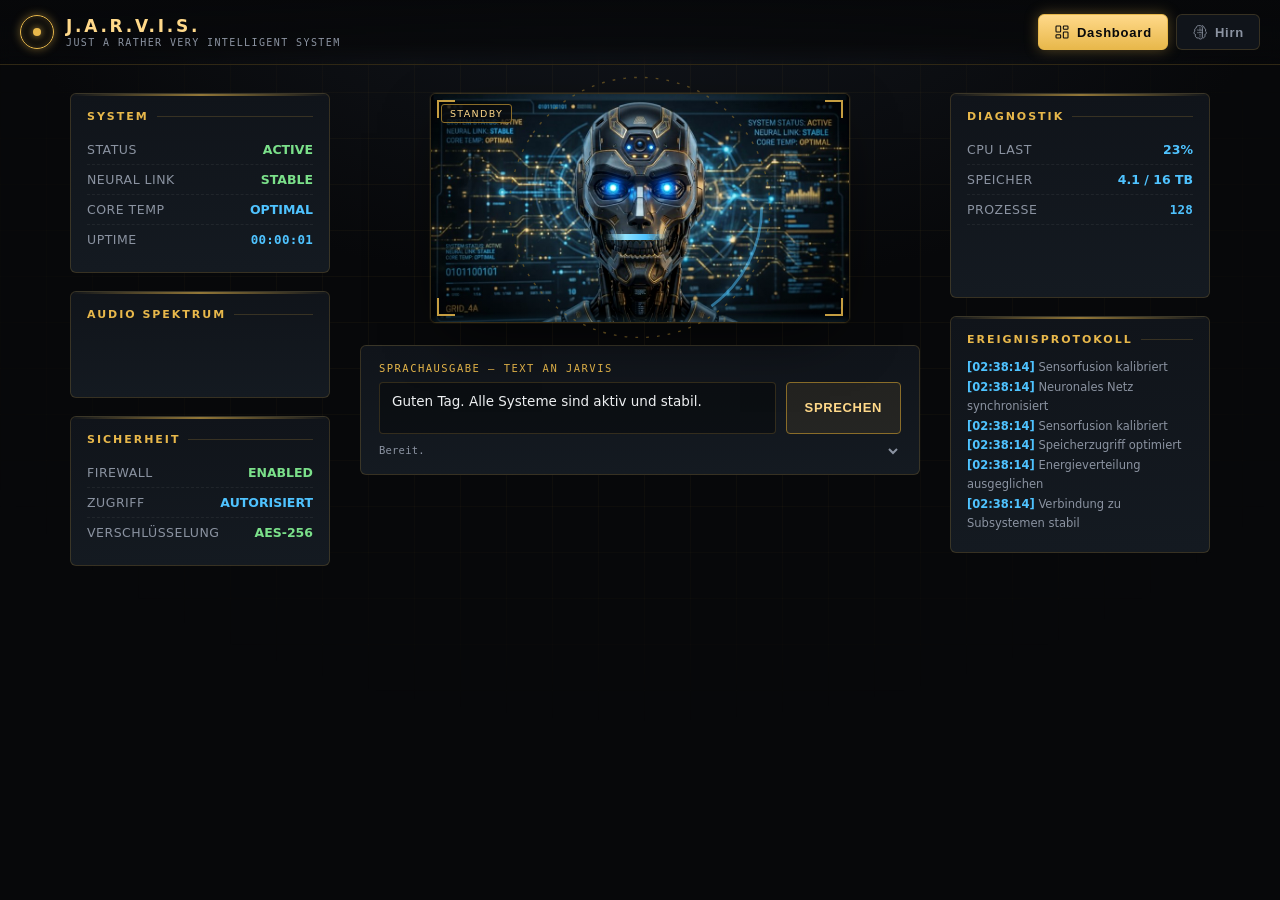
==== J.A.R.V.I.S. Interface.html @ 45d49d14 "INTERFACE" ====
<!DOCTYPE html>
<html lang="de">
<head>
<meta charset="UTF-8">
<meta name="viewport" content="width=device-width, initial-scale=1, viewport-fit=cover">
<title>J.A.R.V.I.S. — System-Interface</title>
<style>
  :root{
    --bg-0:#07080a;
    --bg-1:#0d1014;
    --panel:#10141a;
    --panel-2:#141a21;
    --line: rgba(232,184,75,0.18);
    --gold:#e8b84b;
    --gold-bright:#ffd98a;
    --gold-dim:#8a6d29;
    --cyan:#4fc3ff;
    --cyan-dim:#1f5b78;
    --text-hi:#eef0f2;
    --text-lo:#8b93a1;
    --danger:#ff5d5d;
    --radius: 6px;
    box-sizing:border-box;
    padding-top: env(safe-area-inset-top, 0px);
    padding-bottom: env(safe-area-inset-bottom, 0px);
  }
  *{box-sizing:border-box;}
  html{scroll-padding-top: env(safe-area-inset-top, 0px);}
  html,body{height:100%;}
  body{
    margin:0;
    background:
      radial-gradient(1200px 700px at 50% -10%, #14181f 0%, var(--bg-0) 55%),
      var(--bg-0);
    color:var(--text-hi);
    font-family: 'Rajdhani','Segoe UI',system-ui,-apple-system,sans-serif;
    min-height:100%;
    overflow-x:hidden;
  }
  @font-face{
    font-family:'Orbitron-fallback';
    src:local('Arial');
  }
  .mono{ font-family: 'Consolas','SFMono-Regular',Menlo,monospace; letter-spacing:.02em; }

  /* ---------- background circuit texture ---------- */
  .circuit-bg{
    position:fixed; inset:0; z-index:0; pointer-events:none; opacity:.35;
    background-image:
      linear-gradient(var(--line) 1px, transparent 1px),
      linear-gradient(90deg, var(--line) 1px, transparent 1px);
    background-size: 46px 46px;
    mask-image: radial-gradient(ellipse 80% 70% at 50% 30%, black 10%, transparent 75%);
  }

  /* ---------- header ---------- */
  header{
    position:sticky; top:0; z-index:50;
    padding-top: calc(14px + env(safe-area-inset-top, 0px));
    display:flex; align-items:center; justify-content:space-between;
    padding-left:20px; padding-right:20px; padding-bottom:14px;
    background: linear-gradient(180deg, rgba(7,8,10,.96), rgba(7,8,10,.82) 70%, transparent);
    border-bottom:1px solid var(--line);
    backdrop-filter: blur(6px);
  }
  .brand{
    display:flex; align-items:center; gap:12px;
  }
  .brand .mark{
    width:34px; height:34px; border-radius:50%;
    border:1.5px solid var(--gold);
    display:flex; align-items:center; justify-content:center;
    box-shadow: 0 0 10px rgba(232,184,75,.45), inset 0 0 8px rgba(232,184,75,.25);
    position:relative;
  }
  .brand .mark::after{
    content:""; width:8px; height:8px; border-radius:50%;
    background: var(--gold); box-shadow:0 0 8px var(--gold);
    animation: corepulse 2.4s ease-in-out infinite;
  }
  @keyframes corepulse{ 0%,100%{opacity:.55; transform:scale(.85)} 50%{opacity:1; transform:scale(1.15)} }
  .brand h1{
    font-size: 17px; margin:0; letter-spacing:.16em; font-weight:700;
    color: var(--gold-bright);
  }
  .brand small{ display:block; font-size:10px; color:var(--text-lo); letter-spacing:.14em; margin-top:1px; }

  nav{ display:flex; gap:8px; }
  .nav-btn{
    display:flex; align-items:center; gap:7px;
    background: var(--panel);
    border:1px solid var(--line);
    color: var(--text-lo);
    padding:9px 15px;
    border-radius: var(--radius);
    font-size:13px; letter-spacing:.06em; font-weight:600;
    cursor:pointer;
    transition: border-color .2s ease, color .2s ease, box-shadow .2s ease, background .2s ease;
  }
  .nav-btn svg{ width:16px; height:16px; }
  .nav-btn:hover{ color:var(--gold-bright); border-color: var(--gold-dim); }
  .nav-btn.active{
    color:var(--bg-0); background: linear-gradient(180deg, var(--gold-bright), var(--gold));
    border-color: var(--gold);
    box-shadow: 0 0 14px rgba(232,184,75,.35);
  }
  .brain-icon{ color: currentColor; }

  /* ---------- pages ---------- */
  main{ position:relative; z-index:1; }
  .page{ display:none; }
  .page.active{ display:block; animation: fadein .5s ease; }
  @keyframes fadein{ from{opacity:0; transform:translateY(6px);} to{opacity:1; transform:none;} }

  /* ================= DASHBOARD ================= */
  .dash-wrap{
    max-width: 1180px; margin:0 auto; padding: 28px 20px 60px;
    display:grid; grid-template-columns: 1fr; gap:22px;
  }
  @media(min-width:980px){
    .dash-wrap{ grid-template-columns: 260px 1fr 260px; align-items:start; }
  }

  .panel{
    background: linear-gradient(180deg, var(--panel), var(--panel-2));
    border:1px solid var(--line);
    border-radius: var(--radius);
    padding:16px 16px 18px;
    position:relative;
    overflow:hidden;
  }
  .panel::before{
    content:""; position:absolute; top:0; left:0; right:0; height:2px;
    background: linear-gradient(90deg, transparent, var(--gold), transparent);
    opacity:.6;
  }
  .panel h3{
    margin:0 0 12px; font-size:11px; letter-spacing:.18em; color:var(--gold);
    display:flex; align-items:center; gap:8px; font-weight:700;
  }
  .panel h3::after{ content:""; flex:1; height:1px; background:var(--line); }

  .stat-row{ display:flex; justify-content:space-between; align-items:baseline; padding:7px 0; border-bottom:1px dashed rgba(255,255,255,.06); font-size:12.5px; }
  .stat-row:last-child{ border-bottom:none; }
  .stat-row .k{ color:var(--text-lo); letter-spacing:.04em; }
  .stat-row .v{ color:var(--cyan); font-weight:600; }
  .stat-row .v.ok{ color:#7be08a; }
  .stat-row .v.warn{ color:var(--gold-bright); }

  .bars{ display:flex; align-items:flex-end; gap:3px; height:46px; margin-top:8px; }
  .bars i{ flex:1; background: linear-gradient(180deg, var(--gold-bright), var(--gold-dim)); border-radius:1px; opacity:.85; animation: barwave 2.2s ease-in-out infinite; }
  @keyframes barwave{ 0%,100%{ transform:scaleY(.35);} 50%{ transform:scaleY(1);} }

  .log{ font-size:11.5px; color:var(--text-lo); line-height:1.7; max-height:190px; overflow:auto; }
  .log b{ color:var(--cyan); font-weight:600; }
  .log::-webkit-scrollbar{ width:5px; }
  .log::-webkit-scrollbar-thumb{ background: var(--gold-dim); border-radius:3px; }

  /* --- center core --- */
  .core-col{ display:flex; flex-direction:column; align-items:center; gap:22px; }
  .core-stage{
    position:relative; width:min(100%, 420px); aspect-ratio: 1408/768;
    border-radius: var(--radius);
    overflow:visible;
  }
  .core-frame{
    position:relative; width:100%; height:100%; border-radius: var(--radius);
    overflow:hidden;
    border:1px solid var(--line);
    box-shadow: 0 0 0 1px rgba(232,184,75,.05), 0 20px 60px -20px rgba(0,0,0,.8);
  }
  .core-frame img{
    width:100%; height:100%; object-fit:cover; display:block;
    filter: saturate(1.05) contrast(1.05);
  }
  .scan-line{
    position:absolute; left:0; right:0; height:2px;
    background: linear-gradient(90deg, transparent, var(--cyan), transparent);
    opacity:.55; animation: scan 3.6s linear infinite;
    box-shadow:0 0 8px var(--cyan);
  }
  @keyframes scan{ 0%{ top:0%; } 100%{ top:100%; } }
  .vignette{
    position:absolute; inset:0;
    background: radial-gradient(ellipse at 50% 40%, transparent 45%, rgba(0,0,0,.55) 100%);
    pointer-events:none;
  }
  .corner{ position:absolute; width:18px; height:18px; border: 2px solid var(--gold); opacity:.85; }
  .corner.tl{ top:6px; left:6px; border-right:none; border-bottom:none; }
  .corner.tr{ top:6px; right:6px; border-left:none; border-bottom:none; }
  .corner.bl{ bottom:6px; left:6px; border-right:none; border-top:none; }
  .corner.br{ bottom:6px; right:6px; border-left:none; border-top:none; }

  /* mouth-sync overlay, positioned over the jaw region of the portrait */
  .mouth-overlay{
    position:absolute;
    left:41.5%; top:61.5%; width:15%; height:15%;
    transform-origin:50% 20%;
    pointer-events:none;
    display:flex; align-items:flex-start; justify-content:center;
  }
  .mouth-glow{
    width:100%; height:6px; border-radius:3px;
    background: linear-gradient(90deg, transparent, var(--cyan-bright,#8fe3ff), var(--cyan), transparent);
    box-shadow: 0 0 10px 2px rgba(79,195,255,.0);
    transform: scaleY(1);
    transition: box-shadow .08s linear;
  }

  .ring-wrap{ position:absolute; inset:-9%; pointer-events:none; }
  .ring-wrap svg{ width:100%; height:100%; }
  .amp-ring{ fill:none; stroke:var(--cyan); stroke-width:2; opacity:.55; filter:drop-shadow(0 0 4px var(--cyan)); transition: stroke-dashoffset .06s linear; }
  .idle-ring{ fill:none; stroke: var(--gold-dim); stroke-width:1; stroke-dasharray:2 6; opacity:.6; animation: spin 22s linear infinite; transform-origin:50% 50%; }
  @keyframes spin{ to{ transform: rotate(360deg);} }

  .status-chip{
    position:absolute; top:10px; left:10px; z-index:3;
    font-size:9.5px; letter-spacing:.14em; padding:3px 8px; border-radius:3px;
    background: rgba(10,12,15,.7); border:1px solid var(--gold-dim); color: var(--gold-bright);
  }
  .status-chip.speaking{ border-color:var(--cyan); color:var(--cyan); }

  .voice-panel{
    width:100%; max-width:560px;
    background: linear-gradient(180deg, var(--panel), var(--panel-2));
    border:1px solid var(--line); border-radius:var(--radius);
    padding:16px 18px;
  }
  .voice-panel label{ font-size:10.5px; letter-spacing:.14em; color:var(--gold); display:block; margin-bottom:8px;}
  .voice-row{ display:flex; gap:10px; }
  .voice-row textarea{
    flex:1; resize:none; height:52px; background: rgba(0,0,0,.35);
    border:1px solid var(--line); border-radius:4px; color:var(--text-hi);
    padding:10px 12px; font-family:inherit; font-size:13.5px; outline:none;
  }
  .voice-row textarea:focus{ border-color: var(--gold-dim); }
  .btn{
    border:1px solid var(--gold-dim); background: rgba(232,184,75,.08); color: var(--gold-bright);
    padding:0 18px; border-radius:4px; font-weight:700; letter-spacing:.05em; font-size:13px;
    cursor:pointer; white-space:nowrap; transition: all .18s ease;
  }
  .btn:hover{ background: rgba(232,184,75,.18); box-shadow:0 0 12px rgba(232,184,75,.25); }
  .btn:disabled{ opacity:.4; cursor:not-allowed; }
  .btn.stop{ border-color: rgba(255,93,93,.5); color:#ff8a8a; background: rgba(255,93,93,.06);}
  .voice-meta{ display:flex; justify-content:space-between; margin-top:10px; font-size:10.5px; color:var(--text-lo); }
  .voice-meta select{ background:transparent; color:var(--text-lo); border:none; font-size:10.5px; }

  /* ================= HIRN PAGE ================= */
  .brain-wrap{ max-width:1100px; margin:0 auto; padding: 26px 20px 60px; }
  .brain-head{ text-align:center; margin-bottom:6px; }
  .brain-head h2{ margin:0; font-size:20px; letter-spacing:.1em; color:var(--gold-bright); font-weight:700; }
  .brain-head p{ margin:6px 0 0; font-size:12.5px; color:var(--text-lo); }

  .brain-stage{ position:relative; width:100%; max-width:820px; margin:18px auto 0; }
  #brainSvg{ width:100%; height:auto; display:block; overflow:visible; }

  .conn{ fill:none; stroke: rgba(232,184,75,.28); stroke-width:1.1; }
  .conn-sub{ stroke: rgba(79,195,255,.22); }
  .data-dot{ fill: var(--gold-bright); filter: drop-shadow(0 0 3px var(--gold)); }
  .dot-sub{ fill: var(--cyan); filter: drop-shadow(0 0 3px var(--cyan)); }

  .major-circle{ fill: #14181f; stroke: var(--gold); stroke-width:1.6; filter: drop-shadow(0 0 5px rgba(232,184,75,.35)); }
  .major-label{ fill: var(--gold-bright); font-size:12.5px; font-weight:700; letter-spacing:.03em; font-family:'Rajdhani',sans-serif; pointer-events:none; }
  .sub-circle{ fill:#0f1319; stroke: var(--cyan); stroke-width:1.2; opacity:.9; }
  .sub-label{ fill: var(--text-lo); font-size:9.2px; letter-spacing:.02em; font-family:'Rajdhani',sans-serif; pointer-events:none; }

  .major-node-wrap{ cursor:pointer; }
  .major-inner{ transition: transform .28s cubic-bezier(.2,.8,.3,1); transform-origin:0 0; }
  .major-node-wrap:hover .major-inner,
  .major-node-wrap:focus .major-inner{ transform: scale(1.45); }
  .major-node-wrap:hover .major-label,
  .major-node-wrap:focus .major-label{ fill: #fff; }

  .sub-node{ transition: transform .2s ease; transform-origin:0 0; cursor:pointer; }
  .sub-node:hover, .sub-node:focus{ transform: scale(1.3); }
  .sub-node:hover .sub-label, .sub-node:focus .sub-label{ fill: var(--cyan); }

  .core-ring{ stroke: var(--gold-dim); stroke-width:1; stroke-dasharray:3 5; opacity:.7; animation: spin 30s linear infinite; transform-origin:450px 450px; }
  .core-label{ fill: var(--gold-bright); font-size:15px; font-weight:700; letter-spacing:.08em; }
  .core-sublabel{ fill: var(--text-lo); font-size:8px; letter-spacing:.16em; }

  #orbit{ transform-origin:450px 450px; animation: orbitRotate 140s linear infinite; }
  @keyframes orbitRotate{ to{ transform: rotate(360deg); } }
  .brain-stage:hover #orbit, .brain-stage:focus-within #orbit{ animation-play-state: paused; }

  .brain-hint{ text-align:center; font-size:11px; color:var(--text-lo); margin-top:10px; letter-spacing:.04em; }
  .brain-hint b{ color:var(--gold); }

  @media (prefers-reduced-motion: reduce){
    *{ animation-duration: 0.001s !important; animation-iteration-count: 1 !important; }
  }
</style>
</head>
<body>

<div class="circuit-bg"></div>

<header>
  <div class="brand">
    <div class="mark"></div>
    <div>
      <h1>J.A.R.V.I.S.</h1>
      <small class="mono">JUST A RATHER VERY INTELLIGENT SYSTEM</small>
    </div>
  </div>
  <nav>
    <button class="nav-btn active" data-page="dashboard" id="navDash">
      <svg viewBox="0 0 24 24" fill="none" stroke="currentColor" stroke-width="1.6"><rect x="3" y="3" width="7" height="9" rx="1.2"/><rect x="14" y="3" width="7" height="5" rx="1.2"/><rect x="14" y="12" width="7" height="9" rx="1.2"/><rect x="3" y="16" width="7" height="5" rx="1.2"/></svg>
      Dashboard
    </button>
    <button class="nav-btn" data-page="brain" id="navBrain">
      <svg viewBox="0 0 24 24" fill="none" xmlns="http://www.w3.org/2000/svg" class="brain-icon">
<path d="M9.5 2.5c-1.7 0-3 1.3-3 3v.3C5 6.2 4 7.5 4 9c0 .6.2 1.1.4 1.6C3.5 11.1 3 12 3 13c0 1.4 1 2.6 2.3 2.9-.2.5-.3 1-.3 1.6 0 2 1.6 3.5 3.6 3.5.4 0 .8-.1 1.2-.2.4 1 1.4 1.7 2.6 1.7h.4c1.5 0 2.7-1.2 2.7-2.7V5.5c0-1.7-1.3-3-3-3h-3Z" stroke="currentColor" stroke-width="1.4" stroke-linejoin="round"/>
<path d="M15 2.5c1.7 0 3 1.3 3 3v.3c1.5.4 2.5 1.7 2.5 3.2 0 .6-.2 1.1-.4 1.6.9.5 1.4 1.4 1.4 2.4 0 1.4-1 2.6-2.3 2.9.2.5.3 1 .3 1.6 0 2-1.6 3.5-3.6 3.5" stroke="currentColor" stroke-width="1.4" stroke-linejoin="round"/>
<path d="M12 5.5v14" stroke="currentColor" stroke-width="1.2" stroke-linecap="round" stroke-dasharray="1 2.4"/>
<path d="M8 9c1 .5 2.5.5 3.5-.3M8 13c1.2.3 2.6.1 3.5-.6M16 9c-1 .5-2.5.5-3.5-.3M16 13c-1.2.3-2.6.1-3.5-.6" stroke="currentColor" stroke-width="1.1" stroke-linecap="round"/>
</svg>
      Hirn
    </button>
  </nav>
</header>

<main>

  <!-- ============= DASHBOARD PAGE ============= -->
  <section class="page active" id="page-dashboard">
    <div class="dash-wrap">

      <!-- left panels -->
      <div style="display:flex; flex-direction:column; gap:18px;">
        <div class="panel">
          <h3>SYSTEM</h3>
          <div class="stat-row"><span class="k">STATUS</span><span class="v ok" id="statSystem">ACTIVE</span></div>
          <div class="stat-row"><span class="k">NEURAL LINK</span><span class="v ok">STABLE</span></div>
          <div class="stat-row"><span class="k">CORE TEMP</span><span class="v">OPTIMAL</span></div>
          <div class="stat-row"><span class="k">UPTIME</span><span class="v mono" id="uptime">00:00:00</span></div>
        </div>

        <div class="panel">
          <h3>AUDIO SPEKTRUM</h3>
          <div class="bars" id="barsLeft"></div>
        </div>

        <div class="panel">
          <h3>SICHERHEIT</h3>
          <div class="stat-row"><span class="k">FIREWALL</span><span class="v ok">ENABLED</span></div>
          <div class="stat-row"><span class="k">ZUGRIFF</span><span class="v">AUTORISIERT</span></div>
          <div class="stat-row"><span class="k">VERSCHLÜSSELUNG</span><span class="v ok">AES-256</span></div>
        </div>
      </div>

      <!-- center -->
      <div class="core-col">
        <div class="core-stage">
          <div class="core-frame" id="coreFrame">
            <span class="status-chip" id="statusChip">STANDBY</span>
            <img src="[data-uri]" alt="J.A.R.V.I.S. Robotereinheit" draggable="false">
            <div class="vignette"></div>
            <div class="scan-line"></div>
            <div class="mouth-overlay"><div class="mouth-glow" id="mouthGlow"></div></div>
            <span class="corner tl"></span><span class="corner tr"></span>
            <span class="corner bl"></span><span class="corner br"></span>
          </div>
          <div class="ring-wrap">
            <svg viewBox="0 0 200 200">
              <circle class="idle-ring" cx="100" cy="100" r="96"/>
              <circle class="amp-ring" id="ampRing" cx="100" cy="100" r="90" stroke-dasharray="565.5" stroke-dashoffset="565.5"/>
            </svg>
          </div>
        </div>

        <div class="voice-panel">
          <label class="mono">SPRACHAUSGABE — TEXT AN JARVIS</label>
          <div class="voice-row">
            <textarea id="ttsText" placeholder="Text eingeben, den Jarvis sprechen soll …">Guten Tag. Alle Systeme sind aktiv und stabil.</textarea>
            <button class="btn" id="speakBtn">SPRECHEN</button>
          </div>
          <div class="voice-meta">
            <span id="voiceStatusText" class="mono">Bereit.</span>
            <select id="voiceSelect"></select>
          </div>
        </div>
      </div>

      <!-- right panels -->
      <div style="display:flex; flex-direction:column; gap:18px;">
        <div class="panel">
          <h3>DIAGNOSTIK</h3>
          <div class="stat-row"><span class="k">CPU LAST</span><span class="v">23%</span></div>
          <div class="stat-row"><span class="k">SPEICHER</span><span class="v">4.1 / 16 TB</span></div>
          <div class="stat-row"><span class="k">PROZESSE</span><span class="v mono">128</span></div>
          <div class="bars" id="barsRight"></div>
        </div>

        <div class="panel">
          <h3>EREIGNISPROTOKOLL</h3>
          <div class="log" id="eventLog"></div>
        </div>
      </div>

    </div>
  </section>

  <!-- ============= BRAIN PAGE ============= -->
  <section class="page" id="page-brain">
    <div class="brain-wrap">
      <div class="brain-head">
        <h2>HIRNSTRUKTUR</h2>
        <p>Hierarchisches Netzwerk der kognitiven Module — Kern, Obertitel und ihre Untertitel</p>
      </div>
      <div class="brain-stage">
        <svg id="brainSvg" viewBox="0 0 900 900" xmlns="http://www.w3.org/2000/svg" role="img" aria-label="Hierarchische Hirnstruktur">
  <defs>
    <radialGradient id="coreGrad" cx="50%" cy="45%" r="60%">
      <stop offset="0%" stop-color="#3a2f0e"/>
      <stop offset="55%" stop-color="#1b1710"/>
      <stop offset="100%" stop-color="#0a0906"/>
    </radialGradient>
    <filter id="glow" x="-60%" y="-60%" width="220%" height="220%">
      <feGaussianBlur stdDeviation="3.2" result="b"/>
      <feMerge><feMergeNode in="b"/><feMergeNode in="SourceGraphic"/></feMerge>
    </filter>
  </defs>
  <g id="orbit">
    <path id="lc0" class="conn conn-major" d="M450,450 L450.0,255.0"/>
<circle r="3.4" class="data-dot dot-major"><animateMotion dur="2.60s" repeatCount="indefinite" rotate="auto"><mpath href="#lc0"/></animateMotion></circle>
<path id="ls0_0" class="conn conn-sub" d="M450.0,255.0 L352.1,129.6"/>
<circle r="2.6" class="data-dot dot-sub"><animateMotion dur="2.00s" repeatCount="indefinite" rotate="auto"><mpath href="#ls0_0"/></animateMotion></circle>
<g class="sub-node" transform="translate(352.1,129.6)" tabindex="0"><circle r="15" class="sub-circle"/><text class="sub-label" text-anchor="middle" dy="-22">Bilderkennung</text></g>
<path id="ls0_1" class="conn conn-sub" d="M450.0,255.0 L450.0,115.0"/>
<circle r="2.6" class="data-dot dot-sub"><animateMotion dur="2.18s" repeatCount="indefinite" rotate="auto"><mpath href="#ls0_1"/></animateMotion></circle>
<g class="sub-node" transform="translate(450.0,115.0)" tabindex="0"><circle r="15" class="sub-circle"/><text class="sub-label" text-anchor="middle" dy="-22">Audioanalyse</text></g>
<path id="ls0_2" class="conn conn-sub" d="M450.0,255.0 L547.9,129.6"/>
<circle r="2.6" class="data-dot dot-sub"><animateMotion dur="2.36s" repeatCount="indefinite" rotate="auto"><mpath href="#ls0_2"/></animateMotion></circle>
<g class="sub-node" transform="translate(547.9,129.6)" tabindex="0"><circle r="15" class="sub-circle"/><text class="sub-label" text-anchor="middle" dy="-22">Sensorfusion</text></g>
<g class="major-node-wrap" transform="translate(450.0,255.0)" tabindex="0"><g class="major-inner"><circle r="36" class="major-circle"/><text class="major-label" text-anchor="middle" dy="6">WAHRNEHMUNG</text></g></g>
<path id="lc1" class="conn conn-major" d="M450,450 L618.9,352.5"/>
<circle r="3.4" class="data-dot dot-major"><animateMotion dur="2.75s" repeatCount="indefinite" rotate="auto"><mpath href="#lc1"/></animateMotion></circle>
<path id="ls1_0" class="conn conn-sub" d="M618.9,352.5 L678.5,205.0"/>
<circle r="2.6" class="data-dot dot-sub"><animateMotion dur="2.18s" repeatCount="indefinite" rotate="auto"><mpath href="#ls1_0"/></animateMotion></circle>
<g class="sub-node" transform="translate(678.5,205.0)" tabindex="0"><circle r="15" class="sub-circle"/><text class="sub-label" text-anchor="middle" dy="-22">Sprachsynthese</text></g>
<path id="ls1_1" class="conn conn-sub" d="M618.9,352.5 L740.1,282.5"/>
<circle r="2.6" class="data-dot dot-sub"><animateMotion dur="2.36s" repeatCount="indefinite" rotate="auto"><mpath href="#ls1_1"/></animateMotion></circle>
<g class="sub-node" transform="translate(740.1,282.5)" tabindex="0"><circle r="15" class="sub-circle"/><text class="sub-label" text-anchor="middle" dy="-22">Übersetzung</text></g>
<path id="ls1_2" class="conn conn-sub" d="M618.9,352.5 L776.4,374.6"/>
<circle r="2.6" class="data-dot dot-sub"><animateMotion dur="2.54s" repeatCount="indefinite" rotate="auto"><mpath href="#ls1_2"/></animateMotion></circle>
<g class="sub-node" transform="translate(776.4,374.6)" tabindex="0"><circle r="15" class="sub-circle"/><text class="sub-label" text-anchor="middle" dy="-22">Dialogsteuerung</text></g>
<g class="major-node-wrap" transform="translate(618.9,352.5)" tabindex="0"><g class="major-inner"><circle r="36" class="major-circle"/><text class="major-label" text-anchor="middle" dy="6">SPRACHE</text></g></g>
<path id="lc2" class="conn conn-major" d="M450,450 L618.9,547.5"/>
<circle r="3.4" class="data-dot dot-major"><animateMotion dur="2.90s" repeatCount="indefinite" rotate="auto"><mpath href="#lc2"/></animateMotion></circle>
<path id="ls2_0" class="conn conn-sub" d="M618.9,547.5 L776.4,525.4"/>
<circle r="2.6" class="data-dot dot-sub"><animateMotion dur="2.36s" repeatCount="indefinite" rotate="auto"><mpath href="#ls2_0"/></animateMotion></circle>
<g class="sub-node" transform="translate(776.4,525.4)" tabindex="0"><circle r="15" class="sub-circle"/><text class="sub-label" text-anchor="middle" dy="-22">Entscheidungsbaum</text></g>
<path id="ls2_1" class="conn conn-sub" d="M618.9,547.5 L740.1,617.5"/>
<circle r="2.6" class="data-dot dot-sub"><animateMotion dur="2.54s" repeatCount="indefinite" rotate="auto"><mpath href="#ls2_1"/></animateMotion></circle>
<g class="sub-node" transform="translate(740.1,617.5)" tabindex="0"><circle r="15" class="sub-circle"/><text class="sub-label" text-anchor="middle" dy="-22">Mustererkennung</text></g>
<path id="ls2_2" class="conn conn-sub" d="M618.9,547.5 L678.5,695.0"/>
<circle r="2.6" class="data-dot dot-sub"><animateMotion dur="2.72s" repeatCount="indefinite" rotate="auto"><mpath href="#ls2_2"/></animateMotion></circle>
<g class="sub-node" transform="translate(678.5,695.0)" tabindex="0"><circle r="15" class="sub-circle"/><text class="sub-label" text-anchor="middle" dy="-22">Optimierung</text></g>
<g class="major-node-wrap" transform="translate(618.9,547.5)" tabindex="0"><g class="major-inner"><circle r="36" class="major-circle"/><text class="major-label" text-anchor="middle" dy="6">LOGIK</text></g></g>
<path id="lc3" class="conn conn-major" d="M450,450 L450.0,645.0"/>
<circle r="3.4" class="data-dot dot-major"><animateMotion dur="3.05s" repeatCount="indefinite" rotate="auto"><mpath href="#lc3"/></animateMotion></circle>
<path id="ls3_0" class="conn conn-sub" d="M450.0,645.0 L547.9,770.4"/>
<circle r="2.6" class="data-dot dot-sub"><animateMotion dur="2.54s" repeatCount="indefinite" rotate="auto"><mpath href="#ls3_0"/></animateMotion></circle>
<g class="sub-node" transform="translate(547.9,770.4)" tabindex="0"><circle r="15" class="sub-circle"/><text class="sub-label" text-anchor="middle" dy="-22">Kurzzeitspeicher</text></g>
<path id="ls3_1" class="conn conn-sub" d="M450.0,645.0 L450.0,785.0"/>
<circle r="2.6" class="data-dot dot-sub"><animateMotion dur="2.72s" repeatCount="indefinite" rotate="auto"><mpath href="#ls3_1"/></animateMotion></circle>
<g class="sub-node" transform="translate(450.0,785.0)" tabindex="0"><circle r="15" class="sub-circle"/><text class="sub-label" text-anchor="middle" dy="-22">Langzeitarchiv</text></g>
<path id="ls3_2" class="conn conn-sub" d="M450.0,645.0 L352.1,770.4"/>
<circle r="2.6" class="data-dot dot-sub"><animateMotion dur="2.90s" repeatCount="indefinite" rotate="auto"><mpath href="#ls3_2"/></animateMotion></circle>
<g class="sub-node" transform="translate(352.1,770.4)" tabindex="0"><circle r="15" class="sub-circle"/><text class="sub-label" text-anchor="middle" dy="-22">Kontext-Cache</text></g>
<g class="major-node-wrap" transform="translate(450.0,645.0)" tabindex="0"><g class="major-inner"><circle r="36" class="major-circle"/><text class="major-label" text-anchor="middle" dy="6">GEDÄCHTNIS</text></g></g>
<path id="lc4" class="conn conn-major" d="M450,450 L281.1,547.5"/>
<circle r="3.4" class="data-dot dot-major"><animateMotion dur="3.20s" repeatCount="indefinite" rotate="auto"><mpath href="#lc4"/></animateMotion></circle>
<path id="ls4_0" class="conn conn-sub" d="M281.1,547.5 L221.5,695.0"/>
<circle r="2.6" class="data-dot dot-sub"><animateMotion dur="2.72s" repeatCount="indefinite" rotate="auto"><mpath href="#ls4_0"/></animateMotion></circle>
<g class="sub-node" transform="translate(221.5,695.0)" tabindex="0"><circle r="15" class="sub-circle"/><text class="sub-label" text-anchor="middle" dy="-22">Zugriffskontrolle</text></g>
<path id="ls4_1" class="conn conn-sub" d="M281.1,547.5 L159.9,617.5"/>
<circle r="2.6" class="data-dot dot-sub"><animateMotion dur="2.90s" repeatCount="indefinite" rotate="auto"><mpath href="#ls4_1"/></animateMotion></circle>
<g class="sub-node" transform="translate(159.9,617.5)" tabindex="0"><circle r="15" class="sub-circle"/><text class="sub-label" text-anchor="middle" dy="-22">Verschlüsselung</text></g>
<path id="ls4_2" class="conn conn-sub" d="M281.1,547.5 L123.6,525.4"/>
<circle r="2.6" class="data-dot dot-sub"><animateMotion dur="3.08s" repeatCount="indefinite" rotate="auto"><mpath href="#ls4_2"/></animateMotion></circle>
<g class="sub-node" transform="translate(123.6,525.4)" tabindex="0"><circle r="15" class="sub-circle"/><text class="sub-label" text-anchor="middle" dy="-22">Anomalieerkennung</text></g>
<g class="major-node-wrap" transform="translate(281.1,547.5)" tabindex="0"><g class="major-inner"><circle r="36" class="major-circle"/><text class="major-label" text-anchor="middle" dy="6">SICHERHEIT</text></g></g>
<path id="lc5" class="conn conn-major" d="M450,450 L281.1,352.5"/>
<circle r="3.4" class="data-dot dot-major"><animateMotion dur="3.35s" repeatCount="indefinite" rotate="auto"><mpath href="#lc5"/></animateMotion></circle>
<path id="ls5_0" class="conn conn-sub" d="M281.1,352.5 L123.6,374.6"/>
<circle r="2.6" class="data-dot dot-sub"><animateMotion dur="2.90s" repeatCount="indefinite" rotate="auto"><mpath href="#ls5_0"/></animateMotion></circle>
<g class="sub-node" transform="translate(123.6,374.6)" tabindex="0"><circle r="15" class="sub-circle"/><text class="sub-label" text-anchor="middle" dy="-22">Feedback-Schleife</text></g>
<path id="ls5_1" class="conn conn-sub" d="M281.1,352.5 L159.9,282.5"/>
<circle r="2.6" class="data-dot dot-sub"><animateMotion dur="3.08s" repeatCount="indefinite" rotate="auto"><mpath href="#ls5_1"/></animateMotion></circle>
<g class="sub-node" transform="translate(159.9,282.5)" tabindex="0"><circle r="15" class="sub-circle"/><text class="sub-label" text-anchor="middle" dy="-22">Modellanpassung</text></g>
<path id="ls5_2" class="conn conn-sub" d="M281.1,352.5 L221.5,205.0"/>
<circle r="2.6" class="data-dot dot-sub"><animateMotion dur="3.26s" repeatCount="indefinite" rotate="auto"><mpath href="#ls5_2"/></animateMotion></circle>
<g class="sub-node" transform="translate(221.5,205.0)" tabindex="0"><circle r="15" class="sub-circle"/><text class="sub-label" text-anchor="middle" dy="-22">Wissensdatenbank</text></g>
<g class="major-node-wrap" transform="translate(281.1,352.5)" tabindex="0"><g class="major-inner"><circle r="36" class="major-circle"/><text class="major-label" text-anchor="middle" dy="6">LERNEN</text></g></g>
  </g>
  <g class="center-node" transform="translate(450,450)">
    <circle r="66" fill="url(#coreGrad)" stroke="#e8b84b" stroke-width="1.6" filter="url(#glow)"/>
    <circle r="66" class="core-ring"/>
    <text class="core-label" text-anchor="middle" dy="-2">KERN</text>
    <text class="core-sublabel" text-anchor="middle" dy="16">J.A.R.V.I.S.</text>
  </g>
</svg>
      </div>
      <p class="brain-hint">Zeiger über die Struktur bewegen, um die Rotation zu <b>pausieren</b> · Obertitel berühren zum <b>Vergrößern</b></p>
    </div>
  </section>

</main>

<script>
(function(){
  const navBtns = document.querySelectorAll('.nav-btn');
  navBtns.forEach(btn=>{
    btn.addEventListener('click', ()=>{
      navBtns.forEach(b=>b.classList.remove('active'));
      btn.classList.add('active');
      document.querySelectorAll('.page').forEach(p=>p.classList.remove('active'));
      document.getElementById('page-'+btn.dataset.page).classList.add('active');
    });
  });

  // uptime clock
  let start = Date.now();
  function pad(n){ return n.toString().padStart(2,'0'); }
  setInterval(()=>{
    let s = Math.floor((Date.now()-start)/1000);
    let hh = Math.floor(s/3600), mm = Math.floor((s%3600)/60), ss = s%60;
    document.getElementById('uptime').textContent = pad(hh)+':'+pad(mm)+':'+pad(ss);
  }, 1000);

  // bars
  function buildBars(el, count){
    for(let i=0;i<count;i++){
      const b = document.createElement('i');
      b.style.animationDelay = (Math.random()*2)+'s';
      b.style.animationDuration = (1.6+Math.random()*1.4)+'s';
      el.appendChild(b);
    }
  }
  buildBars(document.getElementById('barsLeft'), 22);
  buildBars(document.getElementById('barsRight'), 22);

  // event log
  const events = [
    "Sensorfusion kalibriert",
    "Neuronales Netz synchronisiert",
    "Spracherkennung bereit",
    "Sicherheitsprotokoll geprüft",
    "Speicherzugriff optimiert",
    "Diagnosezyklus abgeschlossen",
    "Verbindung zu Subsystemen stabil",
    "Energieverteilung ausgeglichen",
  ];
  const logEl = document.getElementById('eventLog');
  function logLine(){
    const t = new Date();
    const time = pad(t.getHours())+':'+pad(t.getMinutes())+':'+pad(t.getSeconds());
    const msg = events[Math.floor(Math.random()*events.length)];
    const div = document.createElement('div');
    div.innerHTML = '<b>['+time+']</b> '+msg;
    logEl.prepend(div);
    while(logEl.children.length > 40) logEl.removeChild(logEl.lastChild);
  }
  for(let i=0;i<6;i++) logLine();
  setInterval(logLine, 4200);

  // ---------------- Speech synthesis + mouth sync ----------------
  const mouthGlow = document.getElementById('mouthGlow');
  const ampRing = document.getElementById('ampRing');
  const statusChip = document.getElementById('statusChip');
  const speakBtn = document.getElementById('speakBtn');
  const ttsText = document.getElementById('ttsText');
  const voiceSelect = document.getElementById('voiceSelect');
  const voiceStatusText = document.getElementById('voiceStatusText');
  const RING_LEN = 565.5;

  let voices = [];
  function loadVoices(){
    voices = speechSynthesis.getVoices().filter(v => v.lang.startsWith('de') );
    if(voices.length === 0) voices = speechSynthesis.getVoices();
    voiceSelect.innerHTML = '';
    voices.forEach((v,i)=>{
      const o = document.createElement('option');
      o.value = i; o.textContent = v.name + ' ('+v.lang+')';
      voiceSelect.appendChild(o);
    });
  }
  speechSynthesis.onvoiceschanged = loadVoices;
  loadVoices();

  let mouthTimer = null;
  let mouthTarget = 0, mouthCurrent = 0;

  function setMouthOpen(v){
    mouthTarget = v;
  }

  function mouthLoop(){
    mouthCurrent += (mouthTarget - mouthCurrent) * 0.35;
    const scaleY = 1 + mouthCurrent * 7;
    const glowSize = 6 + mouthCurrent*10;
    mouthGlow.style.transform = 'scaleY('+scaleY.toFixed(2)+')';
    mouthGlow.style.boxShadow = '0 0 '+(10+mouthCurrent*22).toFixed(0)+'px '+(2+mouthCurrent*6).toFixed(0)+'px rgba(79,195,255,'+(0.15+mouthCurrent*0.65).toFixed(2)+')';
    const ringVal = 0.15 + mouthCurrent*0.85;
    ampRing.style.strokeDashoffset = (RING_LEN * (1-ringVal)).toFixed(1);
    mouthTimer = requestAnimationFrame(mouthLoop);
  }
  mouthLoop();

  let jitterInterval = null;
  function startSpeakingVisuals(){
    statusChip.textContent = 'SPRICHT';
    statusChip.classList.add('speaking');
    voiceStatusText.textContent = 'Sprachausgabe aktiv …';
    // continuous natural jitter between word-boundary pulses
    jitterInterval = setInterval(()=>{
      setMouthOpen(0.25 + Math.random()*0.55);
    }, 90);
  }
  function stopSpeakingVisuals(){
    statusChip.textContent = 'STANDBY';
    statusChip.classList.remove('speaking');
    voiceStatusText.textContent = 'Bereit.';
    clearInterval(jitterInterval);
    setMouthOpen(0);
  }

  speakBtn.addEventListener('click', ()=>{
    const text = ttsText.value.trim();
    if(!text) return;
    if(speechSynthesis.speaking){
      speechSynthesis.cancel();
      stopSpeakingVisuals();
      speakBtn.textContent = 'SPRECHEN';
      return;
    }
    const utt = new SpeechSynthesisUtterance(text);
    const idx = voiceSelect.value;
    if(voices[idx]) utt.voice = voices[idx];
    utt.lang = (voices[idx] && voices[idx].lang) || 'de-DE';
    utt.rate = 0.98;
    utt.pitch = 0.85;

    utt.onstart = ()=>{ startSpeakingVisuals(); speakBtn.textContent = 'STOPP'; };
    utt.onboundary = (e)=>{
      // word-boundary driven pulse for closer sync with actual speech cadence
      setMouthOpen(0.4 + Math.random()*0.6);
      setTimeout(()=> setMouthOpen(0.1 + Math.random()*0.2), 90);
    };
    utt.onend = ()=>{ stopSpeakingVisuals(); speakBtn.textContent = 'SPRECHEN'; };
    utt.onerror = ()=>{ stopSpeakingVisuals(); speakBtn.textContent = 'SPRECHEN'; };

    speechSynthesis.speak(utt);
  });

})();
</script>
</body>
</html>
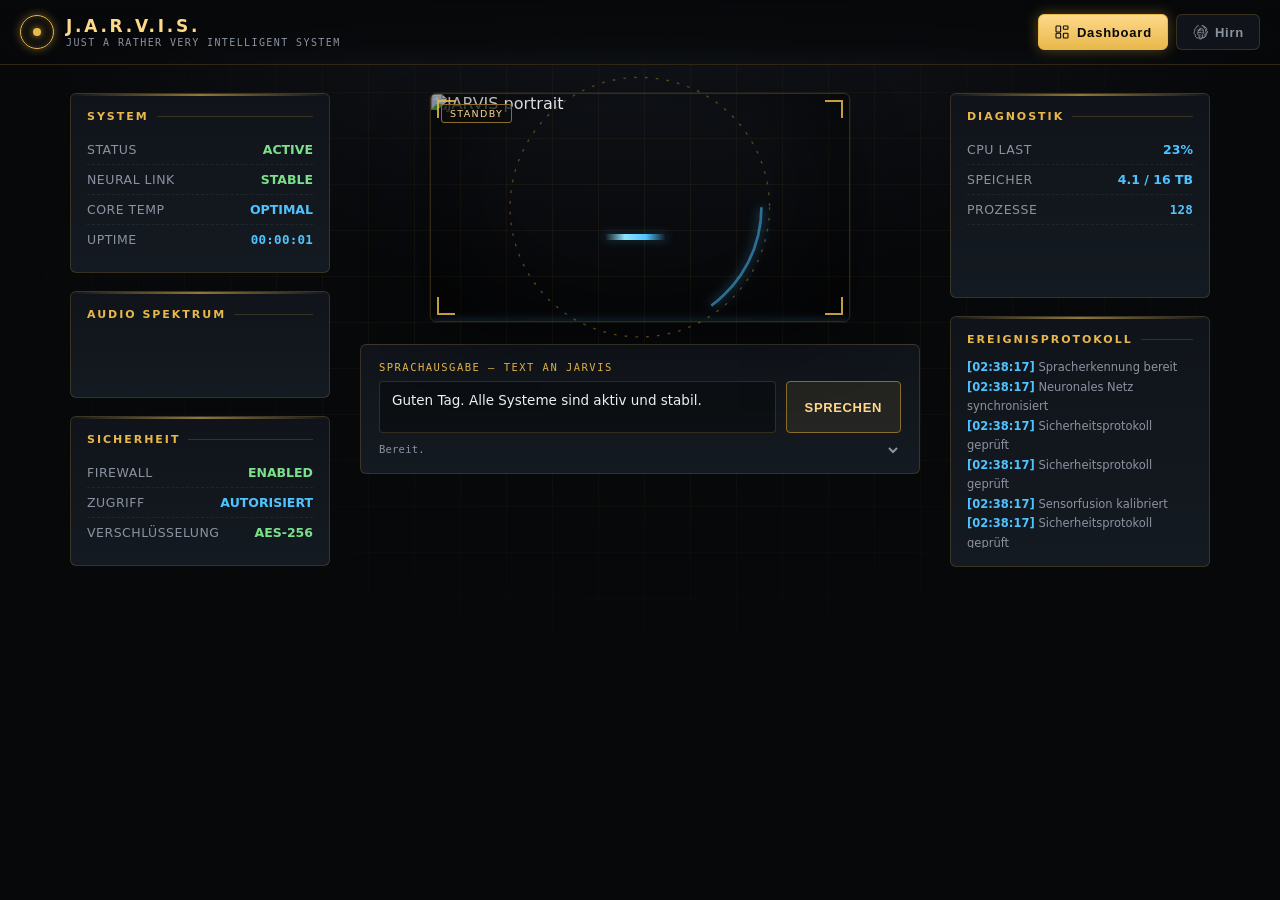
==== commit 8ad33e33: "Update brain page to match the JARVIS neural-map dashboard style from the reference image while keep" ====
--- a/J.A.R.V.I.S. Interface.html
+++ b/J.A.R.V.I.S. Interface.html
@@ -246,45 +246,200 @@
   .voice-meta select{ background:transparent; color:var(--text-lo); border:none; font-size:10.5px; }
 
   /* ================= HIRN PAGE ================= */
-  .brain-wrap{ max-width:1100px; margin:0 auto; padding: 26px 20px 60px; }
-  .brain-head{ text-align:center; margin-bottom:6px; }
-  .brain-head h2{ margin:0; font-size:20px; letter-spacing:.1em; color:var(--gold-bright); font-weight:700; }
-  .brain-head p{ margin:6px 0 0; font-size:12.5px; color:var(--text-lo); }
-
-  .brain-stage{ position:relative; width:100%; max-width:820px; margin:18px auto 0; }
-  #brainSvg{ width:100%; height:auto; display:block; overflow:visible; }
-
-  .conn{ fill:none; stroke: rgba(232,184,75,.28); stroke-width:1.1; }
-  .conn-sub{ stroke: rgba(79,195,255,.22); }
-  .data-dot{ fill: var(--gold-bright); filter: drop-shadow(0 0 3px var(--gold)); }
-  .dot-sub{ fill: var(--cyan); filter: drop-shadow(0 0 3px var(--cyan)); }
-
-  .major-circle{ fill: #14181f; stroke: var(--gold); stroke-width:1.6; filter: drop-shadow(0 0 5px rgba(232,184,75,.35)); }
-  .major-label{ fill: var(--gold-bright); font-size:12.5px; font-weight:700; letter-spacing:.03em; font-family:'Rajdhani',sans-serif; pointer-events:none; }
-  .sub-circle{ fill:#0f1319; stroke: var(--cyan); stroke-width:1.2; opacity:.9; }
-  .sub-label{ fill: var(--text-lo); font-size:9.2px; letter-spacing:.02em; font-family:'Rajdhani',sans-serif; pointer-events:none; }
-
-  .major-node-wrap{ cursor:pointer; }
-  .major-inner{ transition: transform .28s cubic-bezier(.2,.8,.3,1); transform-origin:0 0; }
-  .major-node-wrap:hover .major-inner,
-  .major-node-wrap:focus .major-inner{ transform: scale(1.45); }
-  .major-node-wrap:hover .major-label,
-  .major-node-wrap:focus .major-label{ fill: #fff; }
-
-  .sub-node{ transition: transform .2s ease; transform-origin:0 0; cursor:pointer; }
-  .sub-node:hover, .sub-node:focus{ transform: scale(1.3); }
-  .sub-node:hover .sub-label, .sub-node:focus .sub-label{ fill: var(--cyan); }
-
-  .core-ring{ stroke: var(--gold-dim); stroke-width:1; stroke-dasharray:3 5; opacity:.7; animation: spin 30s linear infinite; transform-origin:450px 450px; }
-  .core-label{ fill: var(--gold-bright); font-size:15px; font-weight:700; letter-spacing:.08em; }
-  .core-sublabel{ fill: var(--text-lo); font-size:8px; letter-spacing:.16em; }
-
-  #orbit{ transform-origin:450px 450px; animation: orbitRotate 140s linear infinite; }
-  @keyframes orbitRotate{ to{ transform: rotate(360deg); } }
-  .brain-stage:hover #orbit, .brain-stage:focus-within #orbit{ animation-play-state: paused; }
-
-  .brain-hint{ text-align:center; font-size:11px; color:var(--text-lo); margin-top:10px; letter-spacing:.04em; }
-  .brain-hint b{ color:var(--gold); }
+  .brain-app{
+    max-width: 1460px;
+    margin: 18px auto 28px;
+    display:grid;
+    grid-template-columns: 230px minmax(0, 1fr) 275px;
+    min-height: calc(100vh - 120px);
+    padding: 0 18px;
+    gap: 0;
+  }
+
+  .brain-sidebar,
+  .brain-map-panel,
+  .brain-side-panel{
+    background: linear-gradient(180deg, rgba(9,13,18,0.92), rgba(7,11,15,0.96));
+    border: 1px solid rgba(207,170,81,0.2);
+    box-shadow: inset 0 0 0 1px rgba(255,255,255,0.01);
+  }
+
+  .brain-sidebar{
+    border-right: none;
+    border-radius: 10px 0 0 10px;
+    padding: 16px 14px 18px;
+    position:relative;
+    overflow:hidden;
+  }
+  .brain-sidebar::before,
+  .brain-map-panel::before,
+  .brain-side-panel::before{
+    content:""; position:absolute; inset:0; background: linear-gradient(180deg, rgba(255,255,255,.02), transparent 32%);
+    pointer-events:none;
+  }
+
+  .brain-brand{
+    display:flex; align-items:center; gap:10px;
+    margin:8px 0 20px;
+    padding: 0 4px;
+  }
+  .jarvis-mark{
+    position:relative; width: 28px; height: 28px; border-radius: 50%;
+    border:1.5px solid var(--gold); background: radial-gradient(circle at center, rgba(255,217,138,.18), rgba(10,12,15,0));
+    box-shadow: 0 0 12px rgba(232,184,75,.25), inset 0 0 8px rgba(232,184,75,.25);
+  }
+  .jarvis-mark::before{
+    content:""; position:absolute; inset:9px; border-radius:50%; background: var(--gold); box-shadow:0 0 10px rgba(232,184,75,.7);
+  }
+  .jarvis-title{
+    font-size: 16px; letter-spacing: .18em; font-weight: 800; color: var(--gold-bright);
+    line-height: 1; margin-bottom: 3px;
+  }
+  .jarvis-sub{
+    font-size: 8px; letter-spacing: .18em; color: var(--text-lo); text-transform: uppercase;
+  }
+
+  .brain-status{
+    display:flex; align-items:center; justify-content:space-between;
+    font-size: 10px; letter-spacing: .18em; color: var(--text-lo); text-transform: uppercase;
+    padding: 0 6px 12px;
+  }
+  .brain-status .indicator{
+    width:8px; height:8px; display:inline-block; border-radius:50%; background:#77ec9a;
+    box-shadow: 0 0 8px rgba(119,236,154,.8); margin-right:8px;
+  }
+  .brain-status .version{ color: var(--gold); opacity:.9; }
+
+  .brain-nav-label{
+    font-size: 9px; letter-spacing: .28em; color: var(--text-lo); text-transform: uppercase;
+    margin: 12px 0 10px; padding-left: 6px;
+  }
+  .brain-nav-item{
+    width:100%; display:flex; align-items:center; justify-content:flex-start; gap:10px;
+    padding: 10px 10px; border-radius: 6px; border:1px solid transparent; background: transparent;
+    color: var(--text-lo); font-size: 12px; letter-spacing: .05em; cursor:pointer; margin-bottom: 6px;
+    transition: all .2s ease;
+  }
+  .brain-nav-item .icon{ font-size: 14px; opacity: .9; }
+  .brain-nav-item.active{
+    background: linear-gradient(90deg, rgba(232,184,75,.18), rgba(255,255,255,.02));
+    border-color: rgba(232,184,75,.22); color: var(--gold-bright);
+    box-shadow: inset 0 0 0 1px rgba(232,184,75,.08);
+  }
+  .brain-nav-item.inactive:hover{ background: rgba(255,255,255,.02); }
+
+  .brain-mini-meters{ margin-top: 28px; }
+  .brain-mini-meters .row{
+    display:flex; align-items:center; justify-content:space-between; font-size:9px; letter-spacing:.18em; color:var(--text-lo); text-transform:uppercase; padding: 10px 6px 0;
+  }
+  .brain-mini-meters .bar{
+    height: 6px; margin: 8px 6px 0; border-radius: 999px; overflow:hidden; border:1px solid rgba(79,195,255,.15); background: rgba(255,255,255,.03);
+  }
+  .brain-mini-meters .bar span{ display:block; height:100%; width:42%; background: linear-gradient(90deg, var(--cyan), var(--gold)); }
+
+  .brain-map-panel{
+    position:relative; border-left:none; border-right:none;
+    padding: 8px 14px 16px;
+    overflow:hidden;
+  }
+  .brain-map-header{
+    display:flex; align-items:center; justify-content:space-between; gap:12px;
+    padding: 10px 8px 8px;
+    font-size: 11px; letter-spacing: .22em; text-transform: uppercase; color: var(--text-lo);
+  }
+  .brain-map-title{ color: var(--gold); }
+  .brain-link{
+    display:flex; align-items:center; gap:8px; color: var(--text-lo); white-space:nowrap;
+  }
+  .brain-link .dot{
+    display:inline-block; width:8px; height:8px; border-radius:50%; background:#7be08a; box-shadow:0 0 8px rgba(123,224,138,.8);
+  }
+  .brain-link .badge{
+    display:inline-flex; align-items:center; gap:8px; padding: 4px 10px; border:1px solid rgba(232,184,75,.18); background: rgba(232,184,75,.05); border-radius: 4px; color: var(--gold-bright);
+  }
+
+  .brain-map-stage{
+    position:relative; height: 100%; min-height: 700px; border-radius: 10px; overflow:hidden;
+    border: 1px solid rgba(144,175,214,0.1); background:
+      radial-gradient(circle at center, rgba(15,29,42,.8), rgba(4,8,13,.96) 58%, rgba(2,4,7,.98) 100%);
+    box-shadow: inset 0 0 28px rgba(79,195,255,.06);
+  }
+  .brain-map-stage::before{
+    content:""; position:absolute; inset:0; background-image: radial-gradient(circle at center, rgba(255,255,255,.04) 1px, transparent 1px);
+    background-size: 18px 18px; opacity:.32; pointer-events:none;
+  }
+  .brain-svg{ width:100%; height:100%; display:block; position:relative; z-index:1; }
+
+  .brain-node-label{ fill: var(--text-hi); font-size: 12px; letter-spacing: .08em; font-weight: 600; font-family: 'Rajdhani', sans-serif; }
+  .brain-node-label.small{ font-size: 10px; letter-spacing: .12em; fill: rgba(238,240,242,.7); }
+  .brain-node-ring{ fill:none; stroke: rgba(79,195,255,.32); stroke-width: 1; }
+  .brain-node-core-ring{ fill:none; stroke: rgba(232,184,75,.4); stroke-width: 1.2; stroke-dasharray: 4 6; }
+  .brain-connection{ fill:none; stroke: rgba(148,188,255,.18); stroke-width:1.1; }
+  .brain-connection.gold{ stroke: rgba(232,184,75,.25); }
+  .brain-connection.cyan{ stroke: rgba(79,195,255,.24); }
+  .brain-dot{ fill: var(--gold-bright); }
+  .brain-dot.cyan{ fill: var(--cyan); }
+  .brain-dot.small{ r: 3.5; }
+  .brain-main-node{ fill: rgba(9,15,20,.9); stroke: rgba(232,184,75,.9); stroke-width: 1.5; }
+  .brain-main-node-inner{ fill: rgba(255,217,138,.12); }
+  .brain-main-label{ fill: var(--gold-bright); font-size: 15px; letter-spacing: .18em; font-weight:600; }
+  .brain-sub-node{ fill: rgba(9,15,20,.9); stroke: rgba(79,195,255,.7); stroke-width: 1.2; }
+  .brain-sub-node .brain-node-label{ fill: rgba(238,240,242,.92); }
+
+  /* sidebar right */
+  .brain-side-panel{
+    border-radius: 0 10px 10px 0; border-left:none; padding: 18px 18px 14px; position:relative; overflow:hidden;
+  }
+  .brain-side-head{
+    display:flex; align-items:center; justify-content:space-between; gap:8px; margin-bottom: 14px; font-size:11px; letter-spacing: .18em; color: var(--gold); text-transform: uppercase;
+  }
+  .brain-side-head .chip{
+    display:inline-flex; align-items:center; justify-content:center; width: 18px; height: 18px; border-radius: 50%; border: 1px solid rgba(232,184,75,.35); color: var(--gold-bright);
+  }
+  .brain-side-card{
+    border:1px solid rgba(232,184,75,.2); border-radius: 8px; background: rgba(12,18,24,.7); padding: 12px 12px 10px;
+    box-shadow: inset 0 0 0 1px rgba(255,255,255,.01);
+  }
+  .brain-side-card .node-title{ display:flex; align-items:center; gap:10px; }
+  .brain-side-card .node-bullet{
+    width: 24px; height: 24px; border-radius: 50%; border:1px solid rgba(232,184,75,.7); background: radial-gradient(circle at center, rgba(255,217,138,.22), rgba(14,17,21,.8));
+    position:relative; display:inline-block;
+  }
+  .brain-side-card .node-bullet::before{
+    content:""; position:absolute; inset:8px; border-radius:50%; background: var(--gold-bright); box-shadow:0 0 8px rgba(255,217,138,.7);
+  }
+  .brain-side-card .node-name{ font-size: 18px; color: var(--gold-bright); font-weight: 700; letter-spacing: .04em; }
+  .brain-side-card .meta{
+    margin-top: 16px; padding-top: 12px; border-top:1px solid rgba(255,255,255,.06); font-size: 10px; letter-spacing: .18em; color: var(--text-lo); text-transform: uppercase;
+  }
+  .brain-side-card .meta p{
+    color: var(--text-hi); margin: 12px 0 0; font-size: 12px; letter-spacing: .03em; text-transform: none; line-height: 1.6;
+  }
+
+  .brain-meter{ margin-top: 18px; }
+  .brain-meter .label-row{ display:flex; justify-content:space-between; align-items:center; font-size: 10px; letter-spacing: .2em; color: var(--text-lo); text-transform: uppercase; }
+  .brain-meter .value{ color: var(--gold-bright); font-weight: 700; }
+  .brain-meter-bar{ height:8px; background: rgba(255,255,255,.05); border:1px solid rgba(79,195,255,.14); border-radius:999px; overflow:hidden; margin-top:8px; }
+  .brain-meter-bar span{ display:block; width:84%; height:100%; background: linear-gradient(90deg, rgba(79,195,255,.9), rgba(232,184,75,.9)); }
+
+  .brain-mode{ margin-top: 18px; border:1px solid rgba(232,184,75,.18); border-radius: 8px; background: rgba(12,18,24,.7); padding: 12px 12px 10px; }
+  .brain-mode .label{ display:flex; align-items:center; justify-content:space-between; font-size:11px; letter-spacing:.18em; text-transform:uppercase; color: var(--gold); }
+  .brain-mode .icon-grid{ font-size: 18px; }
+  .brain-mode .steps{ display:grid; grid-template-columns: repeat(3, minmax(0,1fr)); gap: 10px; margin-top: 14px; }
+  .brain-mode .step{ padding-top: 8px; border-top: 1px solid rgba(255,255,255,.08); font-size: 9px; letter-spacing: .2em; color: var(--text-lo); text-transform: uppercase; text-align:center; }
+  .brain-mode .step strong{ display:block; color: var(--text-hi); font-size: 12px; letter-spacing: .14em; margin-top: 2px; }
+
+  .brain-back{ margin-top: 18px; display:flex; align-items:center; justify-content:space-between; gap:10px; border-top:1px solid rgba(255,255,255,.08); padding-top: 14px; color: var(--text-lo); font-size: 12px; letter-spacing: .08em; }
+  .brain-back .arrow{ color: var(--gold-bright); }
+  .brain-back .esc{ border:1px solid rgba(255,255,255,.09); padding: 4px 7px; border-radius: 4px; }
+
+  @media (max-width: 1050px){
+    .brain-app{ grid-template-columns: 1fr; }
+    .brain-sidebar, .brain-side-panel{ border-radius: 12px; }
+    .brain-sidebar, .brain-side-panel, .brain-map-panel{ border: 1px solid rgba(232,184,75,.18); }
+    .brain-map-panel{ border-top:none; border-bottom:none; }
+    .brain-map-stage{ min-height: 540px; }
+  }
 
   @media (prefers-reduced-motion: reduce){
     *{ animation-duration: 0.001s !important; animation-iteration-count: 1 !important; }
@@ -305,13 +460,13 @@
   </div>
   <nav>
     <button class="nav-btn active" data-page="dashboard" id="navDash">
-      <svg viewBox="0 0 24 24" fill="none" stroke="currentColor" stroke-width="1.6"><rect x="3" y="3" width="7" height="9" rx="1.2"/><rect x="14" y="3" width="7" height="5" rx="1.2"/><rect x="14" y="12" width="7" height="9" rx="1.2"/><rect x="3" y="16" width="7" height="5" rx="1.2"/></svg>
+      <svg viewBox="0 0 24 24" fill="none" stroke="currentColor" stroke-width="1.6"><rect x="3" y="3" width="7" height="9" rx="1.2"/><rect x="14" y="3" width="7" height="5" rx="1.2"/><rect x="14" y="14" width="7" height="7" rx="1.2"/><rect x="3" y="14" width="7" height="7" rx="1.2"/></svg>
       Dashboard
     </button>
     <button class="nav-btn" data-page="brain" id="navBrain">
       <svg viewBox="0 0 24 24" fill="none" xmlns="http://www.w3.org/2000/svg" class="brain-icon">
-<path d="M9.5 2.5c-1.7 0-3 1.3-3 3v.3C5 6.2 4 7.5 4 9c0 .6.2 1.1.4 1.6C3.5 11.1 3 12 3 13c0 1.4 1 2.6 2.3 2.9-.2.5-.3 1-.3 1.6 0 2 1.6 3.5 3.6 3.5.4 0 .8-.1 1.2-.2.4 1 1.4 1.7 2.6 1.7h.4c1.5 0 2.7-1.2 2.7-2.7V5.5c0-1.7-1.3-3-3-3h-3Z" stroke="currentColor" stroke-width="1.4" stroke-linejoin="round"/>
-<path d="M15 2.5c1.7 0 3 1.3 3 3v.3c1.5.4 2.5 1.7 2.5 3.2 0 .6-.2 1.1-.4 1.6.9.5 1.4 1.4 1.4 2.4 0 1.4-1 2.6-2.3 2.9.2.5.3 1 .3 1.6 0 2-1.6 3.5-3.6 3.5" stroke="currentColor" stroke-width="1.4" stroke-linejoin="round"/>
+<path d="M9.5 2.5c-1.7 0-3 1.3-3 3v.3C5 6.2 4 7.5 4 9c0 .6.2 1.1.4 1.6C3.5 11.1 3 12 3 13c0 1.4 1 2.6 2.3 2.9-.2.5-.3 1-.3 1.6 0 2 1.6 3.5 3.6 3.5.4 0 .8-.1 1.2-.2.4 1 1.4 1.7 2.6 1.7h.4c1.5 0 2.7-1.2 2.7-2.7V16.2c.3-.2.6-.4.9-.7l.8-.8c.4-.4.7-.9.7-1.5 0-.8-.6-1.4-1.3-1.5.3-.5.5-1.1.5-1.8 0-1.7-1.4-3.1-3.1-3.1-.9 0-1.7.4-2.3 1.1l-.5.5-.5-.5A2.8 2.8 0 0 0 12 8.4a2.8 2.8 0 0 0-2.8 2.8c0 .6.2 1.2.5 1.7-.8.1-1.4.7-1.4 1.5 0 .6.3 1.1.7 1.4l.8.7c.3.3.6.5.9.7v1.6c0 1.5 1.2 2.7 2.7 2.7h.4c1.2 0 2.2-.7 2.6-1.7.4.1.8.2 1.2.2 2 0 3.6-1.6 3.6-3.5 0-.6-.1-1.1-.3-1.6 1.3-.3 2.3-1.5 2.3-2.9 0-1-.5-1.9-1.4-2.4.2-.5.4-1 .4-1.6 0-1.5-1-2.8-2.5-3.2V5.8c0-1.7-1.3-3-3-3h-.6" stroke="currentColor" stroke-width="1.4" stroke-linecap="round" stroke-linejoin="round"/>
+<path d="M15 2.5c1.7 0 3 1.3 3 3v.3c1.5.4 2.5 1.7 2.5 3.2 0 .6-.2 1.1-.4 1.6.9.5 1.4 1.4 1.4 2.4 0 1.4-1 2.6-2.3 2.9.2.5.3 1 .3 1.6 0 2-1.6 3.5-3.6 3.5" stroke="currentColor" stroke-width="1.4" stroke-linecap="round" stroke-linejoin="round"/>
 <path d="M12 5.5v14" stroke="currentColor" stroke-width="1.2" stroke-linecap="round" stroke-dasharray="1 2.4"/>
 <path d="M8 9c1 .5 2.5.5 3.5-.3M8 13c1.2.3 2.6.1 3.5-.6M16 9c-1 .5-2.5.5-3.5-.3M16 13c-1.2.3-2.6.1-3.5-.6" stroke="currentColor" stroke-width="1.1" stroke-linecap="round"/>
 </svg>
@@ -354,7 +509,7 @@
         <div class="core-stage">
           <div class="core-frame" id="coreFrame">
             <span class="status-chip" id="statusChip">STANDBY</span>
-            <img src="[data-uri]" alt="J.A.R.V.I.S. Robotereinheit" draggable="false">
+            <img src="[data-uri]" alt="JARVIS portrait">
             <div class="vignette"></div>
             <div class="scan-line"></div>
             <div class="mouth-overlay"><div class="mouth-glow" id="mouthGlow"></div></div>
@@ -403,107 +558,226 @@
 
   <!-- ============= BRAIN PAGE ============= -->
   <section class="page" id="page-brain">
-    <div class="brain-wrap">
-      <div class="brain-head">
-        <h2>HIRNSTRUKTUR</h2>
-        <p>Hierarchisches Netzwerk der kognitiven Module — Kern, Obertitel und ihre Untertitel</p>
+    <div class="brain-app">
+      <aside class="brain-sidebar">
+        <div class="brain-brand">
+          <div class="jarvis-mark"></div>
+          <div>
+            <div class="jarvis-title">JARVIS</div>
+            <div class="jarvis-sub">NEURAL COMMAND</div>
+          </div>
+        </div>
+
+        <div class="brain-status">
+          <div><span class="indicator"></span>SYS / ONLINE</div>
+          <div class="version">v.4.8.1</div>
+        </div>
+
+        <div class="brain-nav-label">Navigation</div>
+        <button class="brain-nav-item inactive"><span class="icon">◌</span>Leitstand</button>
+        <button class="brain-nav-item active"><span class="icon">◍</span>Hirn</button>
+
+        <div class="brain-mini-meters">
+          <div class="row"><span>Core Load</span><span>42%</span></div>
+          <div class="bar"><span></span></div>
+          <div class="row" style="padding-top: 16px;"><span>Stable</span><span>0.0</span></div>
+          <div class="bar"><span style="width: 78%"></span></div>
+        </div>
+      </aside>
+
+      <div class="brain-map-panel">
+        <div class="brain-map-header">
+          <div class="brain-map-title">JARVIS / NEURAL MAP</div>
+          <div class="brain-link"><span class="dot"></span> <span>Link Stable</span> <span class="badge">09:41:22 CET</span></div>
+        </div>
+
+        <div class="brain-map-stage">
+          <svg class="brain-svg" viewBox="0 0 980 780" xmlns="http://www.w3.org/2000/svg" role="img" aria-label="Neural map">
+            <defs>
+              <radialGradient id="coreGlow" cx="50%" cy="45%" r="62%">
+                <stop offset="0%" stop-color="#2a3617"/>
+                <stop offset="48%" stop-color="#171a16"/>
+                <stop offset="100%" stop-color="#090b0d"/>
+              </radialGradient>
+            </defs>
+
+            <g>
+              <path class="brain-connection" d="M490 390 L490 220"/>
+              <path class="brain-connection gold" d="M490 390 L650 300"/>
+              <path class="brain-connection gold" d="M490 390 L610 490"/>
+              <path class="brain-connection cyan" d="M490 390 L360 495"/>
+              <path class="brain-connection cyan" d="M490 390 L350 290"/>
+              <path class="brain-connection" d="M490 390 L490 530"/>
+              <path class="brain-connection" d="M490 390 L620 620"/>
+              <path class="brain-connection" d="M490 390 L300 620"/>
+              <path class="brain-connection" d="M490 390 L280 350"/>
+              <path class="brain-connection" d="M490 390 L310 170"/>
+
+              <path class="brain-connection gold" d="M350 290 L265 190"/>
+              <path class="brain-connection gold" d="M350 290 L270 340"/>
+              <path class="brain-connection gold" d="M350 290 L330 140"/>
+
+              <path class="brain-connection gold" d="M650 300 L770 200"/>
+              <path class="brain-connection gold" d="M650 300 L800 340"/>
+              <path class="brain-connection gold" d="M650 300 L760 440"/>
+
+              <path class="brain-connection cyan" d="M360 495 L270 610"/>
+              <path class="brain-connection cyan" d="M360 495 L240 500"/>
+              <path class="brain-connection cyan" d="M360 495 L170 420"/>
+
+              <path class="brain-connection cyan" d="M610 490 L760 560"/>
+              <path class="brain-connection cyan" d="M610 490 L710 650"/>
+              <path class="brain-connection cyan" d="M610 490 L844 470"/>
+
+              <path class="brain-connection" d="M490 530 L370 660"/>
+              <path class="brain-connection" d="M490 530 L490 664"/>
+              <path class="brain-connection" d="M490 530 L610 660"/>
+
+              <circle class="brain-dot small" cx="490" cy="390" r="6"/>
+              <circle class="brain-dot small cyan" cx="490" cy="220" r="4"/>
+              <circle class="brain-dot small cyan" cx="650" cy="300" r="4"/>
+              <circle class="brain-dot small cyan" cx="610" cy="490" r="4"/>
+              <circle class="brain-dot small cyan" cx="360" cy="495" r="4"/>
+              <circle class="brain-dot small cyan" cx="350" cy="290" r="4"/>
+              <circle class="brain-dot small cyan" cx="490" cy="530" r="4"/>
+              <circle class="brain-dot small cyan" cx="300" cy="620" r="4"/>
+              <circle class="brain-dot small cyan" cx="620" cy="620" r="4"/>
+              <circle class="brain-dot small cyan" cx="280" cy="350" r="4"/>
+              <circle class="brain-dot small cyan" cx="310" cy="170" r="4"/>
+            </g>
+
+            <g>
+              <circle cx="490" cy="390" r="90" fill="rgba(10,12,15,.2)" stroke="rgba(255,217,138,.22)" stroke-width="1.1"/>
+              <circle cx="490" cy="390" r="58" fill="url(#coreGlow)" stroke="rgba(232,184,75,.82)" stroke-width="1.6"/>
+              <circle cx="490" cy="390" r="58" class="brain-node-core-ring"/>
+              <text x="490" y="380" text-anchor="middle" class="brain-main-label" style="letter-spacing:.24em;">CORE</text>
+              <text x="490" y="402" text-anchor="middle" class="brain-node-label small" style="letter-spacing:.22em;">JARVIS</text>
+            </g>
+
+            <g>
+              <g transform="translate(490 220)">
+                <circle r="18" class="brain-sub-node"/>
+                <text class="brain-node-label" text-anchor="middle" y="-28">Gedächtnis</text>
+              </g>
+              <g transform="translate(650 300)">
+                <circle r="18" class="brain-sub-node"/>
+                <text class="brain-node-label" text-anchor="middle" y="-28">Logik</text>
+              </g>
+              <g transform="translate(610 490)">
+                <circle r="18" class="brain-sub-node"/>
+                <text class="brain-node-label" text-anchor="middle" y="-28">Sprache</text>
+              </g>
+              <g transform="translate(360 495)">
+                <circle r="18" class="brain-sub-node"/>
+                <text class="brain-node-label" text-anchor="middle" y="-28">Vision</text>
+              </g>
+              <g transform="translate(350 290)">
+                <circle r="18" class="brain-sub-node"/>
+                <text class="brain-node-label" text-anchor="middle" y="-28">Fokus</text>
+              </g>
+              <g transform="translate(490 530)">
+                <circle r="18" class="brain-sub-node"/>
+                <text class="brain-node-label" text-anchor="middle" y="-28">Dialog</text>
+              </g>
+              <g transform="translate(300 620)">
+                <circle r="18" class="brain-sub-node"/>
+                <text class="brain-node-label" text-anchor="middle" y="-28">Resonanz</text>
+              </g>
+              <g transform="translate(620 620)">
+                <circle r="18" class="brain-sub-node"/>
+                <text class="brain-node-label" text-anchor="middle" y="-28">Synthese</text>
+              </g>
+              <g transform="translate(280 350)">
+                <circle r="18" class="brain-sub-node"/>
+                <text class="brain-node-label" text-anchor="middle" y="-28">Intuition</text>
+              </g>
+              <g transform="translate(310 170)">
+                <circle r="18" class="brain-sub-node"/>
+                <text class="brain-node-label" text-anchor="middle" y="-28">Wahrnehmung</text>
+              </g>
+              <g transform="translate(170 420)">
+                <circle r="18" class="brain-sub-node"/>
+                <text class="brain-node-label" text-anchor="middle" y="-28">Muster</text>
+              </g>
+              <g transform="translate(760 560)">
+                <circle r="18" class="brain-sub-node"/>
+                <text class="brain-node-label" text-anchor="middle" y="-28">Entscheidung</text>
+              </g>
+              <g transform="translate(800 340)">
+                <circle r="18" class="brain-sub-node"/>
+                <text class="brain-node-label" text-anchor="middle" y="-28">Sicherheit</text>
+              </g>
+              <g transform="translate(770 200)">
+                <circle r="18" class="brain-sub-node"/>
+                <text class="brain-node-label" text-anchor="middle" y="-28">Priorität</text>
+              </g>
+              <g transform="translate(270 610)">
+                <circle r="15" class="brain-sub-node"/>
+                <text class="brain-node-label small" text-anchor="middle" y="-22">N-04</text>
+              </g>
+              <g transform="translate(240 500)">
+                <circle r="15" class="brain-sub-node"/>
+                <text class="brain-node-label small" text-anchor="middle" y="-22">N-09</text>
+              </g>
+              <g transform="translate(760 440)">
+                <circle r="15" class="brain-sub-node"/>
+                <text class="brain-node-label small" text-anchor="middle" y="-22">N-03</text>
+              </g>
+              <g transform="translate(330 140)">
+                <circle r="15" class="brain-sub-node"/>
+                <text class="brain-node-label small" text-anchor="middle" y="-22">N-02</text>
+              </g>
+              <g transform="translate(265 190)">
+                <circle r="15" class="brain-sub-node"/>
+                <text class="brain-node-label small" text-anchor="middle" y="-22">N-06</text>
+              </g>
+              <g transform="translate(710 650)">
+                <circle r="15" class="brain-sub-node"/>
+                <text class="brain-node-label small" text-anchor="middle" y="-22">N-07</text>
+              </g>
+            </g>
+          </svg>
+        </div>
       </div>
-      <div class="brain-stage">
-        <svg id="brainSvg" viewBox="0 0 900 900" xmlns="http://www.w3.org/2000/svg" role="img" aria-label="Hierarchische Hirnstruktur">
-  <defs>
-    <radialGradient id="coreGrad" cx="50%" cy="45%" r="60%">
-      <stop offset="0%" stop-color="#3a2f0e"/>
-      <stop offset="55%" stop-color="#1b1710"/>
-      <stop offset="100%" stop-color="#0a0906"/>
-    </radialGradient>
-    <filter id="glow" x="-60%" y="-60%" width="220%" height="220%">
-      <feGaussianBlur stdDeviation="3.2" result="b"/>
-      <feMerge><feMergeNode in="b"/><feMergeNode in="SourceGraphic"/></feMerge>
-    </filter>
-  </defs>
-  <g id="orbit">
-    <path id="lc0" class="conn conn-major" d="M450,450 L450.0,255.0"/>
-<circle r="3.4" class="data-dot dot-major"><animateMotion dur="2.60s" repeatCount="indefinite" rotate="auto"><mpath href="#lc0"/></animateMotion></circle>
-<path id="ls0_0" class="conn conn-sub" d="M450.0,255.0 L352.1,129.6"/>
-<circle r="2.6" class="data-dot dot-sub"><animateMotion dur="2.00s" repeatCount="indefinite" rotate="auto"><mpath href="#ls0_0"/></animateMotion></circle>
-<g class="sub-node" transform="translate(352.1,129.6)" tabindex="0"><circle r="15" class="sub-circle"/><text class="sub-label" text-anchor="middle" dy="-22">Bilderkennung</text></g>
-<path id="ls0_1" class="conn conn-sub" d="M450.0,255.0 L450.0,115.0"/>
-<circle r="2.6" class="data-dot dot-sub"><animateMotion dur="2.18s" repeatCount="indefinite" rotate="auto"><mpath href="#ls0_1"/></animateMotion></circle>
-<g class="sub-node" transform="translate(450.0,115.0)" tabindex="0"><circle r="15" class="sub-circle"/><text class="sub-label" text-anchor="middle" dy="-22">Audioanalyse</text></g>
-<path id="ls0_2" class="conn conn-sub" d="M450.0,255.0 L547.9,129.6"/>
-<circle r="2.6" class="data-dot dot-sub"><animateMotion dur="2.36s" repeatCount="indefinite" rotate="auto"><mpath href="#ls0_2"/></animateMotion></circle>
-<g class="sub-node" transform="translate(547.9,129.6)" tabindex="0"><circle r="15" class="sub-circle"/><text class="sub-label" text-anchor="middle" dy="-22">Sensorfusion</text></g>
-<g class="major-node-wrap" transform="translate(450.0,255.0)" tabindex="0"><g class="major-inner"><circle r="36" class="major-circle"/><text class="major-label" text-anchor="middle" dy="6">WAHRNEHMUNG</text></g></g>
-<path id="lc1" class="conn conn-major" d="M450,450 L618.9,352.5"/>
-<circle r="3.4" class="data-dot dot-major"><animateMotion dur="2.75s" repeatCount="indefinite" rotate="auto"><mpath href="#lc1"/></animateMotion></circle>
-<path id="ls1_0" class="conn conn-sub" d="M618.9,352.5 L678.5,205.0"/>
-<circle r="2.6" class="data-dot dot-sub"><animateMotion dur="2.18s" repeatCount="indefinite" rotate="auto"><mpath href="#ls1_0"/></animateMotion></circle>
-<g class="sub-node" transform="translate(678.5,205.0)" tabindex="0"><circle r="15" class="sub-circle"/><text class="sub-label" text-anchor="middle" dy="-22">Sprachsynthese</text></g>
-<path id="ls1_1" class="conn conn-sub" d="M618.9,352.5 L740.1,282.5"/>
-<circle r="2.6" class="data-dot dot-sub"><animateMotion dur="2.36s" repeatCount="indefinite" rotate="auto"><mpath href="#ls1_1"/></animateMotion></circle>
-<g class="sub-node" transform="translate(740.1,282.5)" tabindex="0"><circle r="15" class="sub-circle"/><text class="sub-label" text-anchor="middle" dy="-22">Übersetzung</text></g>
-<path id="ls1_2" class="conn conn-sub" d="M618.9,352.5 L776.4,374.6"/>
-<circle r="2.6" class="data-dot dot-sub"><animateMotion dur="2.54s" repeatCount="indefinite" rotate="auto"><mpath href="#ls1_2"/></animateMotion></circle>
-<g class="sub-node" transform="translate(776.4,374.6)" tabindex="0"><circle r="15" class="sub-circle"/><text class="sub-label" text-anchor="middle" dy="-22">Dialogsteuerung</text></g>
-<g class="major-node-wrap" transform="translate(618.9,352.5)" tabindex="0"><g class="major-inner"><circle r="36" class="major-circle"/><text class="major-label" text-anchor="middle" dy="6">SPRACHE</text></g></g>
-<path id="lc2" class="conn conn-major" d="M450,450 L618.9,547.5"/>
-<circle r="3.4" class="data-dot dot-major"><animateMotion dur="2.90s" repeatCount="indefinite" rotate="auto"><mpath href="#lc2"/></animateMotion></circle>
-<path id="ls2_0" class="conn conn-sub" d="M618.9,547.5 L776.4,525.4"/>
-<circle r="2.6" class="data-dot dot-sub"><animateMotion dur="2.36s" repeatCount="indefinite" rotate="auto"><mpath href="#ls2_0"/></animateMotion></circle>
-<g class="sub-node" transform="translate(776.4,525.4)" tabindex="0"><circle r="15" class="sub-circle"/><text class="sub-label" text-anchor="middle" dy="-22">Entscheidungsbaum</text></g>
-<path id="ls2_1" class="conn conn-sub" d="M618.9,547.5 L740.1,617.5"/>
-<circle r="2.6" class="data-dot dot-sub"><animateMotion dur="2.54s" repeatCount="indefinite" rotate="auto"><mpath href="#ls2_1"/></animateMotion></circle>
-<g class="sub-node" transform="translate(740.1,617.5)" tabindex="0"><circle r="15" class="sub-circle"/><text class="sub-label" text-anchor="middle" dy="-22">Mustererkennung</text></g>
-<path id="ls2_2" class="conn conn-sub" d="M618.9,547.5 L678.5,695.0"/>
-<circle r="2.6" class="data-dot dot-sub"><animateMotion dur="2.72s" repeatCount="indefinite" rotate="auto"><mpath href="#ls2_2"/></animateMotion></circle>
-<g class="sub-node" transform="translate(678.5,695.0)" tabindex="0"><circle r="15" class="sub-circle"/><text class="sub-label" text-anchor="middle" dy="-22">Optimierung</text></g>
-<g class="major-node-wrap" transform="translate(618.9,547.5)" tabindex="0"><g class="major-inner"><circle r="36" class="major-circle"/><text class="major-label" text-anchor="middle" dy="6">LOGIK</text></g></g>
-<path id="lc3" class="conn conn-major" d="M450,450 L450.0,645.0"/>
-<circle r="3.4" class="data-dot dot-major"><animateMotion dur="3.05s" repeatCount="indefinite" rotate="auto"><mpath href="#lc3"/></animateMotion></circle>
-<path id="ls3_0" class="conn conn-sub" d="M450.0,645.0 L547.9,770.4"/>
-<circle r="2.6" class="data-dot dot-sub"><animateMotion dur="2.54s" repeatCount="indefinite" rotate="auto"><mpath href="#ls3_0"/></animateMotion></circle>
-<g class="sub-node" transform="translate(547.9,770.4)" tabindex="0"><circle r="15" class="sub-circle"/><text class="sub-label" text-anchor="middle" dy="-22">Kurzzeitspeicher</text></g>
-<path id="ls3_1" class="conn conn-sub" d="M450.0,645.0 L450.0,785.0"/>
-<circle r="2.6" class="data-dot dot-sub"><animateMotion dur="2.72s" repeatCount="indefinite" rotate="auto"><mpath href="#ls3_1"/></animateMotion></circle>
-<g class="sub-node" transform="translate(450.0,785.0)" tabindex="0"><circle r="15" class="sub-circle"/><text class="sub-label" text-anchor="middle" dy="-22">Langzeitarchiv</text></g>
-<path id="ls3_2" class="conn conn-sub" d="M450.0,645.0 L352.1,770.4"/>
-<circle r="2.6" class="data-dot dot-sub"><animateMotion dur="2.90s" repeatCount="indefinite" rotate="auto"><mpath href="#ls3_2"/></animateMotion></circle>
-<g class="sub-node" transform="translate(352.1,770.4)" tabindex="0"><circle r="15" class="sub-circle"/><text class="sub-label" text-anchor="middle" dy="-22">Kontext-Cache</text></g>
-<g class="major-node-wrap" transform="translate(450.0,645.0)" tabindex="0"><g class="major-inner"><circle r="36" class="major-circle"/><text class="major-label" text-anchor="middle" dy="6">GEDÄCHTNIS</text></g></g>
-<path id="lc4" class="conn conn-major" d="M450,450 L281.1,547.5"/>
-<circle r="3.4" class="data-dot dot-major"><animateMotion dur="3.20s" repeatCount="indefinite" rotate="auto"><mpath href="#lc4"/></animateMotion></circle>
-<path id="ls4_0" class="conn conn-sub" d="M281.1,547.5 L221.5,695.0"/>
-<circle r="2.6" class="data-dot dot-sub"><animateMotion dur="2.72s" repeatCount="indefinite" rotate="auto"><mpath href="#ls4_0"/></animateMotion></circle>
-<g class="sub-node" transform="translate(221.5,695.0)" tabindex="0"><circle r="15" class="sub-circle"/><text class="sub-label" text-anchor="middle" dy="-22">Zugriffskontrolle</text></g>
-<path id="ls4_1" class="conn conn-sub" d="M281.1,547.5 L159.9,617.5"/>
-<circle r="2.6" class="data-dot dot-sub"><animateMotion dur="2.90s" repeatCount="indefinite" rotate="auto"><mpath href="#ls4_1"/></animateMotion></circle>
-<g class="sub-node" transform="translate(159.9,617.5)" tabindex="0"><circle r="15" class="sub-circle"/><text class="sub-label" text-anchor="middle" dy="-22">Verschlüsselung</text></g>
-<path id="ls4_2" class="conn conn-sub" d="M281.1,547.5 L123.6,525.4"/>
-<circle r="2.6" class="data-dot dot-sub"><animateMotion dur="3.08s" repeatCount="indefinite" rotate="auto"><mpath href="#ls4_2"/></animateMotion></circle>
-<g class="sub-node" transform="translate(123.6,525.4)" tabindex="0"><circle r="15" class="sub-circle"/><text class="sub-label" text-anchor="middle" dy="-22">Anomalieerkennung</text></g>
-<g class="major-node-wrap" transform="translate(281.1,547.5)" tabindex="0"><g class="major-inner"><circle r="36" class="major-circle"/><text class="major-label" text-anchor="middle" dy="6">SICHERHEIT</text></g></g>
-<path id="lc5" class="conn conn-major" d="M450,450 L281.1,352.5"/>
-<circle r="3.4" class="data-dot dot-major"><animateMotion dur="3.35s" repeatCount="indefinite" rotate="auto"><mpath href="#lc5"/></animateMotion></circle>
-<path id="ls5_0" class="conn conn-sub" d="M281.1,352.5 L123.6,374.6"/>
-<circle r="2.6" class="data-dot dot-sub"><animateMotion dur="2.90s" repeatCount="indefinite" rotate="auto"><mpath href="#ls5_0"/></animateMotion></circle>
-<g class="sub-node" transform="translate(123.6,374.6)" tabindex="0"><circle r="15" class="sub-circle"/><text class="sub-label" text-anchor="middle" dy="-22">Feedback-Schleife</text></g>
-<path id="ls5_1" class="conn conn-sub" d="M281.1,352.5 L159.9,282.5"/>
-<circle r="2.6" class="data-dot dot-sub"><animateMotion dur="3.08s" repeatCount="indefinite" rotate="auto"><mpath href="#ls5_1"/></animateMotion></circle>
-<g class="sub-node" transform="translate(159.9,282.5)" tabindex="0"><circle r="15" class="sub-circle"/><text class="sub-label" text-anchor="middle" dy="-22">Modellanpassung</text></g>
-<path id="ls5_2" class="conn conn-sub" d="M281.1,352.5 L221.5,205.0"/>
-<circle r="2.6" class="data-dot dot-sub"><animateMotion dur="3.26s" repeatCount="indefinite" rotate="auto"><mpath href="#ls5_2"/></animateMotion></circle>
-<g class="sub-node" transform="translate(221.5,205.0)" tabindex="0"><circle r="15" class="sub-circle"/><text class="sub-label" text-anchor="middle" dy="-22">Wissensdatenbank</text></g>
-<g class="major-node-wrap" transform="translate(281.1,352.5)" tabindex="0"><g class="major-inner"><circle r="36" class="major-circle"/><text class="major-label" text-anchor="middle" dy="6">LERNEN</text></g></g>
-  </g>
-  <g class="center-node" transform="translate(450,450)">
-    <circle r="66" fill="url(#coreGrad)" stroke="#e8b84b" stroke-width="1.6" filter="url(#glow)"/>
-    <circle r="66" class="core-ring"/>
-    <text class="core-label" text-anchor="middle" dy="-2">KERN</text>
-    <text class="core-sublabel" text-anchor="middle" dy="16">J.A.R.V.I.S.</text>
-  </g>
-</svg>
-      </div>
-      <p class="brain-hint">Zeiger über die Struktur bewegen, um die Rotation zu <b>pausieren</b> · Obertitel berühren zum <b>Vergrößern</b></p>
+
+      <aside class="brain-side-panel">
+        <div class="brain-side-head">
+          <span>Active node</span>
+          <span class="chip">◌</span>
+        </div>
+
+        <div class="brain-side-card">
+          <div class="node-title">
+            <span class="node-bullet"></span>
+            <span class="node-name">Logik</span>
+          </div>
+
+          <div class="meta">
+            N-03 / Obertitel
+            <p>Prüft Annahmen und verdichtet Signale.</p>
+          </div>
+        </div>
+
+        <div class="brain-meter">
+          <div class="label-row"><span>Resonance</span><span class="value">84%</span></div>
+          <div class="brain-meter-bar"><span></span></div>
+        </div>
+
+        <div class="brain-mode">
+          <div class="label"><span>Map mode</span><span class="icon-grid">▦</span></div>
+          <div class="steps">
+            <div class="step">01<strong>Reiz</strong></div>
+            <div class="step">02<strong>Oberteil</strong></div>
+            <div class="step">03<strong>Unterteil</strong></div>
+          </div>
+        </div>
+
+        <div class="brain-back">
+          <span class="arrow">←</span>
+          <span>Zurück zum Leitstand</span>
+          <span class="esc">ESC</span>
+        </div>
+      </aside>
     </div>
   </section>
 
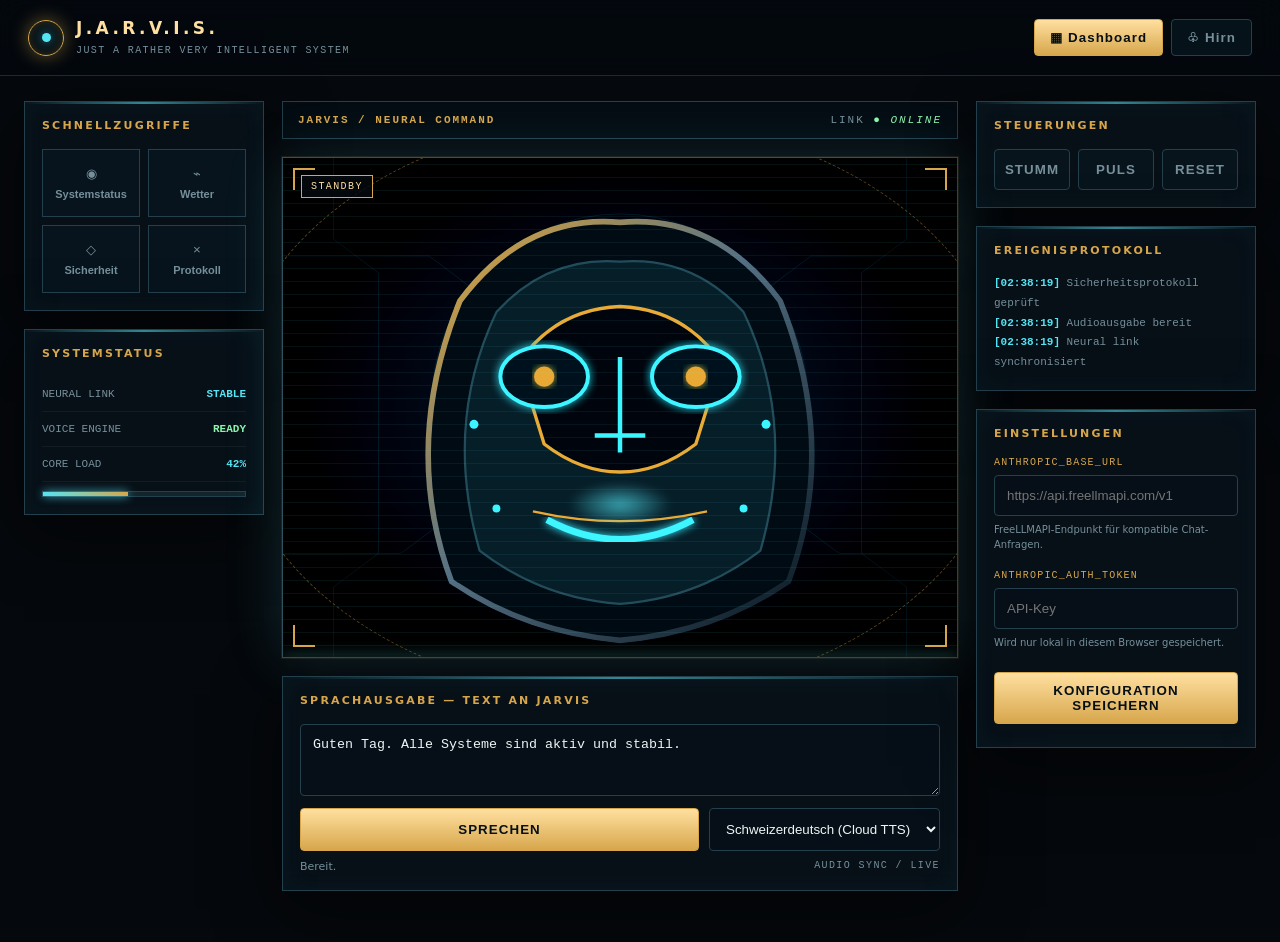
==== commit 66d39ad2: "Build Jarvis dashboard with robot avatar, synchronized speech visuals, settings, controls, and brain" ====
--- a/J.A.R.V.I.S. Interface.html
+++ b/J.A.R.V.I.S. Interface.html
@@ -1,935 +1,32 @@
-<!DOCTYPE html>
+<!doctype html>
 <html lang="de">
 <head>
-<meta charset="UTF-8">
-<meta name="viewport" content="width=device-width, initial-scale=1, viewport-fit=cover">
-<title>J.A.R.V.I.S. — System-Interface</title>
+<meta charset="utf-8">
+<meta name="viewport" content="width=device-width,initial-scale=1,viewport-fit=cover">
+<title>J.A.R.V.I.S. — Neural Command</title>
 <style>
-  :root{
-    --bg-0:#07080a;
-    --bg-1:#0d1014;
-    --panel:#10141a;
-    --panel-2:#141a21;
-    --line: rgba(232,184,75,0.18);
-    --gold:#e8b84b;
-    --gold-bright:#ffd98a;
-    --gold-dim:#8a6d29;
-    --cyan:#4fc3ff;
-    --cyan-dim:#1f5b78;
-    --text-hi:#eef0f2;
-    --text-lo:#8b93a1;
-    --danger:#ff5d5d;
-    --radius: 6px;
-    box-sizing:border-box;
-    padding-top: env(safe-area-inset-top, 0px);
-    padding-bottom: env(safe-area-inset-bottom, 0px);
-  }
-  *{box-sizing:border-box;}
-  html{scroll-padding-top: env(safe-area-inset-top, 0px);}
-  html,body{height:100%;}
-  body{
-    margin:0;
-    background:
-      radial-gradient(1200px 700px at 50% -10%, #14181f 0%, var(--bg-0) 55%),
-      var(--bg-0);
-    color:var(--text-hi);
-    font-family: 'Rajdhani','Segoe UI',system-ui,-apple-system,sans-serif;
-    min-height:100%;
-    overflow-x:hidden;
-  }
-  @font-face{
-    font-family:'Orbitron-fallback';
-    src:local('Arial');
-  }
-  .mono{ font-family: 'Consolas','SFMono-Regular',Menlo,monospace; letter-spacing:.02em; }
-
-  /* ---------- background circuit texture ---------- */
-  .circuit-bg{
-    position:fixed; inset:0; z-index:0; pointer-events:none; opacity:.35;
-    background-image:
-      linear-gradient(var(--line) 1px, transparent 1px),
-      linear-gradient(90deg, var(--line) 1px, transparent 1px);
-    background-size: 46px 46px;
-    mask-image: radial-gradient(ellipse 80% 70% at 50% 30%, black 10%, transparent 75%);
-  }
-
-  /* ---------- header ---------- */
-  header{
-    position:sticky; top:0; z-index:50;
-    padding-top: calc(14px + env(safe-area-inset-top, 0px));
-    display:flex; align-items:center; justify-content:space-between;
-    padding-left:20px; padding-right:20px; padding-bottom:14px;
-    background: linear-gradient(180deg, rgba(7,8,10,.96), rgba(7,8,10,.82) 70%, transparent);
-    border-bottom:1px solid var(--line);
-    backdrop-filter: blur(6px);
-  }
-  .brand{
-    display:flex; align-items:center; gap:12px;
-  }
-  .brand .mark{
-    width:34px; height:34px; border-radius:50%;
-    border:1.5px solid var(--gold);
-    display:flex; align-items:center; justify-content:center;
-    box-shadow: 0 0 10px rgba(232,184,75,.45), inset 0 0 8px rgba(232,184,75,.25);
-    position:relative;
-  }
-  .brand .mark::after{
-    content:""; width:8px; height:8px; border-radius:50%;
-    background: var(--gold); box-shadow:0 0 8px var(--gold);
-    animation: corepulse 2.4s ease-in-out infinite;
-  }
-  @keyframes corepulse{ 0%,100%{opacity:.55; transform:scale(.85)} 50%{opacity:1; transform:scale(1.15)} }
-  .brand h1{
-    font-size: 17px; margin:0; letter-spacing:.16em; font-weight:700;
-    color: var(--gold-bright);
-  }
-  .brand small{ display:block; font-size:10px; color:var(--text-lo); letter-spacing:.14em; margin-top:1px; }
-
-  nav{ display:flex; gap:8px; }
-  .nav-btn{
-    display:flex; align-items:center; gap:7px;
-    background: var(--panel);
-    border:1px solid var(--line);
-    color: var(--text-lo);
-    padding:9px 15px;
-    border-radius: var(--radius);
-    font-size:13px; letter-spacing:.06em; font-weight:600;
-    cursor:pointer;
-    transition: border-color .2s ease, color .2s ease, box-shadow .2s ease, background .2s ease;
-  }
-  .nav-btn svg{ width:16px; height:16px; }
-  .nav-btn:hover{ color:var(--gold-bright); border-color: var(--gold-dim); }
-  .nav-btn.active{
-    color:var(--bg-0); background: linear-gradient(180deg, var(--gold-bright), var(--gold));
-    border-color: var(--gold);
-    box-shadow: 0 0 14px rgba(232,184,75,.35);
-  }
-  .brain-icon{ color: currentColor; }
-
-  /* ---------- pages ---------- */
-  main{ position:relative; z-index:1; }
-  .page{ display:none; }
-  .page.active{ display:block; animation: fadein .5s ease; }
-  @keyframes fadein{ from{opacity:0; transform:translateY(6px);} to{opacity:1; transform:none;} }
-
-  /* ================= DASHBOARD ================= */
-  .dash-wrap{
-    max-width: 1180px; margin:0 auto; padding: 28px 20px 60px;
-    display:grid; grid-template-columns: 1fr; gap:22px;
-  }
-  @media(min-width:980px){
-    .dash-wrap{ grid-template-columns: 260px 1fr 260px; align-items:start; }
-  }
-
-  .panel{
-    background: linear-gradient(180deg, var(--panel), var(--panel-2));
-    border:1px solid var(--line);
-    border-radius: var(--radius);
-    padding:16px 16px 18px;
-    position:relative;
-    overflow:hidden;
-  }
-  .panel::before{
-    content:""; position:absolute; top:0; left:0; right:0; height:2px;
-    background: linear-gradient(90deg, transparent, var(--gold), transparent);
-    opacity:.6;
-  }
-  .panel h3{
-    margin:0 0 12px; font-size:11px; letter-spacing:.18em; color:var(--gold);
-    display:flex; align-items:center; gap:8px; font-weight:700;
-  }
-  .panel h3::after{ content:""; flex:1; height:1px; background:var(--line); }
-
-  .stat-row{ display:flex; justify-content:space-between; align-items:baseline; padding:7px 0; border-bottom:1px dashed rgba(255,255,255,.06); font-size:12.5px; }
-  .stat-row:last-child{ border-bottom:none; }
-  .stat-row .k{ color:var(--text-lo); letter-spacing:.04em; }
-  .stat-row .v{ color:var(--cyan); font-weight:600; }
-  .stat-row .v.ok{ color:#7be08a; }
-  .stat-row .v.warn{ color:var(--gold-bright); }
-
-  .bars{ display:flex; align-items:flex-end; gap:3px; height:46px; margin-top:8px; }
-  .bars i{ flex:1; background: linear-gradient(180deg, var(--gold-bright), var(--gold-dim)); border-radius:1px; opacity:.85; animation: barwave 2.2s ease-in-out infinite; }
-  @keyframes barwave{ 0%,100%{ transform:scaleY(.35);} 50%{ transform:scaleY(1);} }
-
-  .log{ font-size:11.5px; color:var(--text-lo); line-height:1.7; max-height:190px; overflow:auto; }
-  .log b{ color:var(--cyan); font-weight:600; }
-  .log::-webkit-scrollbar{ width:5px; }
-  .log::-webkit-scrollbar-thumb{ background: var(--gold-dim); border-radius:3px; }
-
-  /* --- center core --- */
-  .core-col{ display:flex; flex-direction:column; align-items:center; gap:22px; }
-  .core-stage{
-    position:relative; width:min(100%, 420px); aspect-ratio: 1408/768;
-    border-radius: var(--radius);
-    overflow:visible;
-  }
-  .core-frame{
-    position:relative; width:100%; height:100%; border-radius: var(--radius);
-    overflow:hidden;
-    border:1px solid var(--line);
-    box-shadow: 0 0 0 1px rgba(232,184,75,.05), 0 20px 60px -20px rgba(0,0,0,.8);
-  }
-  .core-frame img{
-    width:100%; height:100%; object-fit:cover; display:block;
-    filter: saturate(1.05) contrast(1.05);
-  }
-  .scan-line{
-    position:absolute; left:0; right:0; height:2px;
-    background: linear-gradient(90deg, transparent, var(--cyan), transparent);
-    opacity:.55; animation: scan 3.6s linear infinite;
-    box-shadow:0 0 8px var(--cyan);
-  }
-  @keyframes scan{ 0%{ top:0%; } 100%{ top:100%; } }
-  .vignette{
-    position:absolute; inset:0;
-    background: radial-gradient(ellipse at 50% 40%, transparent 45%, rgba(0,0,0,.55) 100%);
-    pointer-events:none;
-  }
-  .corner{ position:absolute; width:18px; height:18px; border: 2px solid var(--gold); opacity:.85; }
-  .corner.tl{ top:6px; left:6px; border-right:none; border-bottom:none; }
-  .corner.tr{ top:6px; right:6px; border-left:none; border-bottom:none; }
-  .corner.bl{ bottom:6px; left:6px; border-right:none; border-top:none; }
-  .corner.br{ bottom:6px; right:6px; border-left:none; border-top:none; }
-
-  /* mouth-sync overlay, positioned over the jaw region of the portrait */
-  .mouth-overlay{
-    position:absolute;
-    left:41.5%; top:61.5%; width:15%; height:15%;
-    transform-origin:50% 20%;
-    pointer-events:none;
-    display:flex; align-items:flex-start; justify-content:center;
-  }
-  .mouth-glow{
-    width:100%; height:6px; border-radius:3px;
-    background: linear-gradient(90deg, transparent, var(--cyan-bright,#8fe3ff), var(--cyan), transparent);
-    box-shadow: 0 0 10px 2px rgba(79,195,255,.0);
-    transform: scaleY(1);
-    transition: box-shadow .08s linear;
-  }
-
-  .ring-wrap{ position:absolute; inset:-9%; pointer-events:none; }
-  .ring-wrap svg{ width:100%; height:100%; }
-  .amp-ring{ fill:none; stroke:var(--cyan); stroke-width:2; opacity:.55; filter:drop-shadow(0 0 4px var(--cyan)); transition: stroke-dashoffset .06s linear; }
-  .idle-ring{ fill:none; stroke: var(--gold-dim); stroke-width:1; stroke-dasharray:2 6; opacity:.6; animation: spin 22s linear infinite; transform-origin:50% 50%; }
-  @keyframes spin{ to{ transform: rotate(360deg);} }
-
-  .status-chip{
-    position:absolute; top:10px; left:10px; z-index:3;
-    font-size:9.5px; letter-spacing:.14em; padding:3px 8px; border-radius:3px;
-    background: rgba(10,12,15,.7); border:1px solid var(--gold-dim); color: var(--gold-bright);
-  }
-  .status-chip.speaking{ border-color:var(--cyan); color:var(--cyan); }
-
-  .voice-panel{
-    width:100%; max-width:560px;
-    background: linear-gradient(180deg, var(--panel), var(--panel-2));
-    border:1px solid var(--line); border-radius:var(--radius);
-    padding:16px 18px;
-  }
-  .voice-panel label{ font-size:10.5px; letter-spacing:.14em; color:var(--gold); display:block; margin-bottom:8px;}
-  .voice-row{ display:flex; gap:10px; }
-  .voice-row textarea{
-    flex:1; resize:none; height:52px; background: rgba(0,0,0,.35);
-    border:1px solid var(--line); border-radius:4px; color:var(--text-hi);
-    padding:10px 12px; font-family:inherit; font-size:13.5px; outline:none;
-  }
-  .voice-row textarea:focus{ border-color: var(--gold-dim); }
-  .btn{
-    border:1px solid var(--gold-dim); background: rgba(232,184,75,.08); color: var(--gold-bright);
-    padding:0 18px; border-radius:4px; font-weight:700; letter-spacing:.05em; font-size:13px;
-    cursor:pointer; white-space:nowrap; transition: all .18s ease;
-  }
-  .btn:hover{ background: rgba(232,184,75,.18); box-shadow:0 0 12px rgba(232,184,75,.25); }
-  .btn:disabled{ opacity:.4; cursor:not-allowed; }
-  .btn.stop{ border-color: rgba(255,93,93,.5); color:#ff8a8a; background: rgba(255,93,93,.06);}
-  .voice-meta{ display:flex; justify-content:space-between; margin-top:10px; font-size:10.5px; color:var(--text-lo); }
-  .voice-meta select{ background:transparent; color:var(--text-lo); border:none; font-size:10.5px; }
-
-  /* ================= HIRN PAGE ================= */
-  .brain-app{
-    max-width: 1460px;
-    margin: 18px auto 28px;
-    display:grid;
-    grid-template-columns: 230px minmax(0, 1fr) 275px;
-    min-height: calc(100vh - 120px);
-    padding: 0 18px;
-    gap: 0;
-  }
-
-  .brain-sidebar,
-  .brain-map-panel,
-  .brain-side-panel{
-    background: linear-gradient(180deg, rgba(9,13,18,0.92), rgba(7,11,15,0.96));
-    border: 1px solid rgba(207,170,81,0.2);
-    box-shadow: inset 0 0 0 1px rgba(255,255,255,0.01);
-  }
-
-  .brain-sidebar{
-    border-right: none;
-    border-radius: 10px 0 0 10px;
-    padding: 16px 14px 18px;
-    position:relative;
-    overflow:hidden;
-  }
-  .brain-sidebar::before,
-  .brain-map-panel::before,
-  .brain-side-panel::before{
-    content:""; position:absolute; inset:0; background: linear-gradient(180deg, rgba(255,255,255,.02), transparent 32%);
-    pointer-events:none;
-  }
-
-  .brain-brand{
-    display:flex; align-items:center; gap:10px;
-    margin:8px 0 20px;
-    padding: 0 4px;
-  }
-  .jarvis-mark{
-    position:relative; width: 28px; height: 28px; border-radius: 50%;
-    border:1.5px solid var(--gold); background: radial-gradient(circle at center, rgba(255,217,138,.18), rgba(10,12,15,0));
-    box-shadow: 0 0 12px rgba(232,184,75,.25), inset 0 0 8px rgba(232,184,75,.25);
-  }
-  .jarvis-mark::before{
-    content:""; position:absolute; inset:9px; border-radius:50%; background: var(--gold); box-shadow:0 0 10px rgba(232,184,75,.7);
-  }
-  .jarvis-title{
-    font-size: 16px; letter-spacing: .18em; font-weight: 800; color: var(--gold-bright);
-    line-height: 1; margin-bottom: 3px;
-  }
-  .jarvis-sub{
-    font-size: 8px; letter-spacing: .18em; color: var(--text-lo); text-transform: uppercase;
-  }
-
-  .brain-status{
-    display:flex; align-items:center; justify-content:space-between;
-    font-size: 10px; letter-spacing: .18em; color: var(--text-lo); text-transform: uppercase;
-    padding: 0 6px 12px;
-  }
-  .brain-status .indicator{
-    width:8px; height:8px; display:inline-block; border-radius:50%; background:#77ec9a;
-    box-shadow: 0 0 8px rgba(119,236,154,.8); margin-right:8px;
-  }
-  .brain-status .version{ color: var(--gold); opacity:.9; }
-
-  .brain-nav-label{
-    font-size: 9px; letter-spacing: .28em; color: var(--text-lo); text-transform: uppercase;
-    margin: 12px 0 10px; padding-left: 6px;
-  }
-  .brain-nav-item{
-    width:100%; display:flex; align-items:center; justify-content:flex-start; gap:10px;
-    padding: 10px 10px; border-radius: 6px; border:1px solid transparent; background: transparent;
-    color: var(--text-lo); font-size: 12px; letter-spacing: .05em; cursor:pointer; margin-bottom: 6px;
-    transition: all .2s ease;
-  }
-  .brain-nav-item .icon{ font-size: 14px; opacity: .9; }
-  .brain-nav-item.active{
-    background: linear-gradient(90deg, rgba(232,184,75,.18), rgba(255,255,255,.02));
-    border-color: rgba(232,184,75,.22); color: var(--gold-bright);
-    box-shadow: inset 0 0 0 1px rgba(232,184,75,.08);
-  }
-  .brain-nav-item.inactive:hover{ background: rgba(255,255,255,.02); }
-
-  .brain-mini-meters{ margin-top: 28px; }
-  .brain-mini-meters .row{
-    display:flex; align-items:center; justify-content:space-between; font-size:9px; letter-spacing:.18em; color:var(--text-lo); text-transform:uppercase; padding: 10px 6px 0;
-  }
-  .brain-mini-meters .bar{
-    height: 6px; margin: 8px 6px 0; border-radius: 999px; overflow:hidden; border:1px solid rgba(79,195,255,.15); background: rgba(255,255,255,.03);
-  }
-  .brain-mini-meters .bar span{ display:block; height:100%; width:42%; background: linear-gradient(90deg, var(--cyan), var(--gold)); }
-
-  .brain-map-panel{
-    position:relative; border-left:none; border-right:none;
-    padding: 8px 14px 16px;
-    overflow:hidden;
-  }
-  .brain-map-header{
-    display:flex; align-items:center; justify-content:space-between; gap:12px;
-    padding: 10px 8px 8px;
-    font-size: 11px; letter-spacing: .22em; text-transform: uppercase; color: var(--text-lo);
-  }
-  .brain-map-title{ color: var(--gold); }
-  .brain-link{
-    display:flex; align-items:center; gap:8px; color: var(--text-lo); white-space:nowrap;
-  }
-  .brain-link .dot{
-    display:inline-block; width:8px; height:8px; border-radius:50%; background:#7be08a; box-shadow:0 0 8px rgba(123,224,138,.8);
-  }
-  .brain-link .badge{
-    display:inline-flex; align-items:center; gap:8px; padding: 4px 10px; border:1px solid rgba(232,184,75,.18); background: rgba(232,184,75,.05); border-radius: 4px; color: var(--gold-bright);
-  }
-
-  .brain-map-stage{
-    position:relative; height: 100%; min-height: 700px; border-radius: 10px; overflow:hidden;
-    border: 1px solid rgba(144,175,214,0.1); background:
-      radial-gradient(circle at center, rgba(15,29,42,.8), rgba(4,8,13,.96) 58%, rgba(2,4,7,.98) 100%);
-    box-shadow: inset 0 0 28px rgba(79,195,255,.06);
-  }
-  .brain-map-stage::before{
-    content:""; position:absolute; inset:0; background-image: radial-gradient(circle at center, rgba(255,255,255,.04) 1px, transparent 1px);
-    background-size: 18px 18px; opacity:.32; pointer-events:none;
-  }
-  .brain-svg{ width:100%; height:100%; display:block; position:relative; z-index:1; }
-
-  .brain-node-label{ fill: var(--text-hi); font-size: 12px; letter-spacing: .08em; font-weight: 600; font-family: 'Rajdhani', sans-serif; }
-  .brain-node-label.small{ font-size: 10px; letter-spacing: .12em; fill: rgba(238,240,242,.7); }
-  .brain-node-ring{ fill:none; stroke: rgba(79,195,255,.32); stroke-width: 1; }
-  .brain-node-core-ring{ fill:none; stroke: rgba(232,184,75,.4); stroke-width: 1.2; stroke-dasharray: 4 6; }
-  .brain-connection{ fill:none; stroke: rgba(148,188,255,.18); stroke-width:1.1; }
-  .brain-connection.gold{ stroke: rgba(232,184,75,.25); }
-  .brain-connection.cyan{ stroke: rgba(79,195,255,.24); }
-  .brain-dot{ fill: var(--gold-bright); }
-  .brain-dot.cyan{ fill: var(--cyan); }
-  .brain-dot.small{ r: 3.5; }
-  .brain-main-node{ fill: rgba(9,15,20,.9); stroke: rgba(232,184,75,.9); stroke-width: 1.5; }
-  .brain-main-node-inner{ fill: rgba(255,217,138,.12); }
-  .brain-main-label{ fill: var(--gold-bright); font-size: 15px; letter-spacing: .18em; font-weight:600; }
-  .brain-sub-node{ fill: rgba(9,15,20,.9); stroke: rgba(79,195,255,.7); stroke-width: 1.2; }
-  .brain-sub-node .brain-node-label{ fill: rgba(238,240,242,.92); }
-
-  /* sidebar right */
-  .brain-side-panel{
-    border-radius: 0 10px 10px 0; border-left:none; padding: 18px 18px 14px; position:relative; overflow:hidden;
-  }
-  .brain-side-head{
-    display:flex; align-items:center; justify-content:space-between; gap:8px; margin-bottom: 14px; font-size:11px; letter-spacing: .18em; color: var(--gold); text-transform: uppercase;
-  }
-  .brain-side-head .chip{
-    display:inline-flex; align-items:center; justify-content:center; width: 18px; height: 18px; border-radius: 50%; border: 1px solid rgba(232,184,75,.35); color: var(--gold-bright);
-  }
-  .brain-side-card{
-    border:1px solid rgba(232,184,75,.2); border-radius: 8px; background: rgba(12,18,24,.7); padding: 12px 12px 10px;
-    box-shadow: inset 0 0 0 1px rgba(255,255,255,.01);
-  }
-  .brain-side-card .node-title{ display:flex; align-items:center; gap:10px; }
-  .brain-side-card .node-bullet{
-    width: 24px; height: 24px; border-radius: 50%; border:1px solid rgba(232,184,75,.7); background: radial-gradient(circle at center, rgba(255,217,138,.22), rgba(14,17,21,.8));
-    position:relative; display:inline-block;
-  }
-  .brain-side-card .node-bullet::before{
-    content:""; position:absolute; inset:8px; border-radius:50%; background: var(--gold-bright); box-shadow:0 0 8px rgba(255,217,138,.7);
-  }
-  .brain-side-card .node-name{ font-size: 18px; color: var(--gold-bright); font-weight: 700; letter-spacing: .04em; }
-  .brain-side-card .meta{
-    margin-top: 16px; padding-top: 12px; border-top:1px solid rgba(255,255,255,.06); font-size: 10px; letter-spacing: .18em; color: var(--text-lo); text-transform: uppercase;
-  }
-  .brain-side-card .meta p{
-    color: var(--text-hi); margin: 12px 0 0; font-size: 12px; letter-spacing: .03em; text-transform: none; line-height: 1.6;
-  }
-
-  .brain-meter{ margin-top: 18px; }
-  .brain-meter .label-row{ display:flex; justify-content:space-between; align-items:center; font-size: 10px; letter-spacing: .2em; color: var(--text-lo); text-transform: uppercase; }
-  .brain-meter .value{ color: var(--gold-bright); font-weight: 700; }
-  .brain-meter-bar{ height:8px; background: rgba(255,255,255,.05); border:1px solid rgba(79,195,255,.14); border-radius:999px; overflow:hidden; margin-top:8px; }
-  .brain-meter-bar span{ display:block; width:84%; height:100%; background: linear-gradient(90deg, rgba(79,195,255,.9), rgba(232,184,75,.9)); }
-
-  .brain-mode{ margin-top: 18px; border:1px solid rgba(232,184,75,.18); border-radius: 8px; background: rgba(12,18,24,.7); padding: 12px 12px 10px; }
-  .brain-mode .label{ display:flex; align-items:center; justify-content:space-between; font-size:11px; letter-spacing:.18em; text-transform:uppercase; color: var(--gold); }
-  .brain-mode .icon-grid{ font-size: 18px; }
-  .brain-mode .steps{ display:grid; grid-template-columns: repeat(3, minmax(0,1fr)); gap: 10px; margin-top: 14px; }
-  .brain-mode .step{ padding-top: 8px; border-top: 1px solid rgba(255,255,255,.08); font-size: 9px; letter-spacing: .2em; color: var(--text-lo); text-transform: uppercase; text-align:center; }
-  .brain-mode .step strong{ display:block; color: var(--text-hi); font-size: 12px; letter-spacing: .14em; margin-top: 2px; }
-
-  .brain-back{ margin-top: 18px; display:flex; align-items:center; justify-content:space-between; gap:10px; border-top:1px solid rgba(255,255,255,.08); padding-top: 14px; color: var(--text-lo); font-size: 12px; letter-spacing: .08em; }
-  .brain-back .arrow{ color: var(--gold-bright); }
-  .brain-back .esc{ border:1px solid rgba(255,255,255,.09); padding: 4px 7px; border-radius: 4px; }
-
-  @media (max-width: 1050px){
-    .brain-app{ grid-template-columns: 1fr; }
-    .brain-sidebar, .brain-side-panel{ border-radius: 12px; }
-    .brain-sidebar, .brain-side-panel, .brain-map-panel{ border: 1px solid rgba(232,184,75,.18); }
-    .brain-map-panel{ border-top:none; border-bottom:none; }
-    .brain-map-stage{ min-height: 540px; }
-  }
-
-  @media (prefers-reduced-motion: reduce){
-    *{ animation-duration: 0.001s !important; animation-iteration-count: 1 !important; }
-  }
+:root{--bg:#05080c;--panel:rgba(8,18,26,.88);--line:#24404d;--gold:#d7a64c;--gold2:#ffe0a0;--cyan:#54e5f4;--muted:#76909b;--text:#edf6f5;--red:#ff7070;box-sizing:border-box}*{box-sizing:border-box}html,body{margin:0;min-height:100%;background:#05080c;color:var(--text);font-family:Inter,Segoe UI,system-ui,sans-serif}body{overflow-x:hidden}body:before{content:"";position:fixed;inset:0;z-index:-3;background:linear-gradient(90deg,rgba(2,10,16,.96),rgba(3,13,20,.66)),url('robot-head.svg') center/cover no-repeat;filter:saturate(.88) contrast(1.12)}body:after{content:"";position:fixed;inset:0;z-index:-2;pointer-events:none;background:radial-gradient(ellipse at 50% 48%,transparent 20%,rgba(2,7,12,.46) 72%,#020508 100%),linear-gradient(rgba(77,229,244,.04) 1px,transparent 1px),linear-gradient(90deg,rgba(77,229,244,.04) 1px,transparent 1px);background-size:auto,42px 42px,42px 42px;mask-image:linear-gradient(to bottom,transparent,#000 12%,#000 88%,transparent)}
+header{height:76px;display:flex;align-items:center;justify-content:space-between;padding:0 28px;border-bottom:1px solid rgba(84,229,244,.18);background:rgba(3,9,14,.72);backdrop-filter:blur(12px);position:sticky;top:0;z-index:10}.brand{display:flex;align-items:center;gap:12px}.brand-mark{width:36px;height:36px;border:1px solid var(--gold);border-radius:50%;display:grid;place-items:center;box-shadow:0 0 18px #d7a64c77,inset 0 0 10px #d7a64c44}.brand-mark:after{content:"";width:9px;height:9px;border-radius:50%;background:var(--cyan);box-shadow:0 0 14px var(--cyan)}h1{margin:0;letter-spacing:.2em;color:var(--gold2);font-size:17px}.brand small,.mono{font:10px Consolas,monospace;letter-spacing:.14em;color:var(--muted)}nav{display:flex;gap:8px}.nav-btn,.control-btn{border:1px solid var(--line);background:rgba(8,22,30,.78);color:var(--muted);border-radius:4px;padding:10px 15px;cursor:pointer;font-weight:700;letter-spacing:.08em}.nav-btn.active,.nav-btn:hover,.control-btn:hover{color:#061015;background:linear-gradient(180deg,var(--gold2),var(--gold));border-color:var(--gold)}main{max-width:1440px;margin:auto;padding:25px 24px 50px}.view{display:none}.view.active{display:block;animation:in .35s ease}@keyframes in{from{opacity:0;transform:translateY(7px)}to{opacity:1;transform:none}}
+.dashboard{display:grid;grid-template-columns:240px minmax(390px,1fr) 280px;gap:18px;min-height:calc(100vh - 125px)}.panel{position:relative;padding:17px;background:var(--panel);border:1px solid var(--line);box-shadow:0 18px 60px #0008,inset 0 0 24px #54e5f40a;backdrop-filter:blur(12px)}.panel:before{content:"";position:absolute;left:0;right:0;top:0;height:2px;background:linear-gradient(90deg,transparent,var(--cyan),transparent);opacity:.55}.panel h2,.panel h3{margin:0 0 17px;color:var(--gold);font-size:11px;letter-spacing:.2em;text-transform:uppercase}.stack{display:flex;flex-direction:column;gap:18px}.status-row{display:flex;justify-content:space-between;padding:11px 0;border-bottom:1px solid #ffffff0d;font:11px Consolas,monospace;color:var(--muted)}.status-row strong{color:var(--cyan)}.status-row .ok{color:#8cf4ad}.shortcut-grid{display:grid;grid-template-columns:1fr 1fr;gap:8px}.shortcut{min-height:68px;border:1px solid #24404d;background:#07141d;color:var(--muted);cursor:pointer}.shortcut:hover{border-color:var(--cyan);color:var(--cyan)}.shortcut b{display:block;margin-top:7px;color:inherit;font-size:11px}.meter{height:6px;background:#12252d;border:1px solid #24404d;margin-top:9px}.meter span{display:block;height:100%;background:linear-gradient(90deg,var(--cyan),var(--gold));box-shadow:0 0 10px var(--cyan);width:42%}
+.core-column{display:flex;flex-direction:column;align-items:center;gap:18px}.core-title{align-self:stretch;display:flex;justify-content:space-between;align-items:center;padding:12px 15px;background:rgba(4,13,20,.78);border:1px solid var(--line);font:11px Consolas,monospace;letter-spacing:.18em;color:var(--muted)}.core-title b{color:var(--gold)}.avatar-stage{position:relative;width:min(100%,680px);aspect-ratio:1.35;border:1px solid #31515c;background:rgba(4,12,18,.68);box-shadow:0 0 0 1px #d7a64c1a,0 0 55px #54e5f426;overflow:hidden}.avatar-stage:before{content:"";position:absolute;inset:0;background:linear-gradient(transparent 49.7%,#54e5f466 50%,transparent 50.3%);background-size:100% 13px;opacity:.18;pointer-events:none;z-index:2}.robot-image{width:100%;height:100%;object-fit:cover;display:block;filter:saturate(1.15) contrast(1.12)}.scan{position:absolute;left:0;right:0;height:2px;background:linear-gradient(90deg,transparent,var(--cyan),transparent);box-shadow:0 0 14px var(--cyan);animation:scan 3.5s linear infinite;z-index:3}@keyframes scan{from{top:-2px}to{top:100%}}.corner{position:absolute;width:22px;height:22px;border:2px solid var(--gold);z-index:4}.tl{top:10px;left:10px;border-right:0;border-bottom:0}.tr{top:10px;right:10px;border-left:0;border-bottom:0}.bl{bottom:10px;left:10px;border-right:0;border-top:0}.br{bottom:10px;right:10px;border-left:0;border-top:0}.voice-ring{position:absolute;inset:-8%;border:1px dashed #d7a64c66;border-radius:50%;pointer-events:none;animation:spin 28s linear infinite}@keyframes spin{to{transform:rotate(360deg)}}.speaking .voice-ring{border-color:var(--cyan);box-shadow:0 0 35px #54e5f466}.mouth-sync{position:absolute;left:42%;top:65%;width:16%;height:9%;border-radius:50%;pointer-events:none;background:radial-gradient(ellipse,#54e5f4aa,transparent 68%);transform:scaleY(var(--mouth,1));filter:blur(4px);z-index:4}.status-chip{position:absolute;top:17px;left:18px;z-index:5;border:1px solid var(--gold);padding:5px 9px;background:#050b10cc;color:var(--gold2);font:10px Consolas,monospace;letter-spacing:.14em}.speaking .status-chip{border-color:var(--cyan);color:var(--cyan)}.voice-panel{width:min(100%,680px)}textarea,input,select{width:100%;border:1px solid var(--line);background:#061018e8;color:var(--text);border-radius:4px;padding:12px;font:13px inherit;outline:none}textarea{height:72px;resize:vertical}.voice-row{display:grid;grid-template-columns:1fr auto;gap:10px;margin-top:8px}.primary{background:linear-gradient(180deg,var(--gold2),var(--gold));border-color:var(--gold);color:#071016}.primary.stop{background:#35191b;border-color:var(--red);color:#ffabab}.voice-meta{display:flex;justify-content:space-between;margin-top:9px;color:var(--muted);font-size:11px}
+.quick-control{width:100%;display:grid;grid-template-columns:repeat(3,1fr);gap:8px}.quick-control button{padding:12px 4px}.log{max-height:180px;overflow:auto;font:11px/1.8 Consolas,monospace;color:var(--muted)}.log b{color:var(--cyan)}.setting-group{margin-bottom:18px}.setting-group label{display:block;margin-bottom:7px;font:10px Consolas,monospace;letter-spacing:.12em;color:var(--gold)}.hint{font-size:10px;color:var(--muted);line-height:1.5;margin-top:6px}.api-save{width:100%;margin-top:4px}.brain-view{max-width:1220px;margin:auto}.brain-shell{display:grid;grid-template-columns:1fr 270px;gap:18px}.brain-map{min-height:700px;background:rgba(3,14,21,.84);border:1px solid var(--line);position:relative;overflow:hidden}.brain-map svg{width:100%;height:100%;min-height:700px}.brain-side{display:flex;flex-direction:column;gap:18px}.node{cursor:pointer}.node circle{transition:.2s}.node:hover circle{filter:drop-shadow(0 0 8px var(--cyan));stroke:var(--cyan)}.node text{fill:var(--text);font-size:13px}.node small{fill:var(--cyan)}
+@media(max-width:1050px){.dashboard{grid-template-columns:210px minmax(0,1fr)}.dashboard>.right-stack{grid-column:1/-1;display:grid;grid-template-columns:1fr 1fr}.brain-shell{grid-template-columns:1fr}}@media(max-width:720px){header{padding:12px 16px;height:auto;gap:12px;align-items:flex-start}.brand small{display:none}nav{flex-direction:column}.nav-btn{padding:7px 10px}.dashboard{display:flex;flex-direction:column}.dashboard>.right-stack{display:flex}.avatar-stage{aspect-ratio:1}.voice-row{grid-template-columns:1fr}.voice-meta{display:block}.voice-meta select{margin-top:8px}.brain-map,.brain-map svg{min-height:500px}main{padding:18px 12px}}
 </style>
 </head>
 <body>
-
-<div class="circuit-bg"></div>
-
-<header>
-  <div class="brand">
-    <div class="mark"></div>
-    <div>
-      <h1>J.A.R.V.I.S.</h1>
-      <small class="mono">JUST A RATHER VERY INTELLIGENT SYSTEM</small>
-    </div>
-  </div>
-  <nav>
-    <button class="nav-btn active" data-page="dashboard" id="navDash">
-      <svg viewBox="0 0 24 24" fill="none" stroke="currentColor" stroke-width="1.6"><rect x="3" y="3" width="7" height="9" rx="1.2"/><rect x="14" y="3" width="7" height="5" rx="1.2"/><rect x="14" y="14" width="7" height="7" rx="1.2"/><rect x="3" y="14" width="7" height="7" rx="1.2"/></svg>
-      Dashboard
-    </button>
-    <button class="nav-btn" data-page="brain" id="navBrain">
-      <svg viewBox="0 0 24 24" fill="none" xmlns="http://www.w3.org/2000/svg" class="brain-icon">
-<path d="M9.5 2.5c-1.7 0-3 1.3-3 3v.3C5 6.2 4 7.5 4 9c0 .6.2 1.1.4 1.6C3.5 11.1 3 12 3 13c0 1.4 1 2.6 2.3 2.9-.2.5-.3 1-.3 1.6 0 2 1.6 3.5 3.6 3.5.4 0 .8-.1 1.2-.2.4 1 1.4 1.7 2.6 1.7h.4c1.5 0 2.7-1.2 2.7-2.7V16.2c.3-.2.6-.4.9-.7l.8-.8c.4-.4.7-.9.7-1.5 0-.8-.6-1.4-1.3-1.5.3-.5.5-1.1.5-1.8 0-1.7-1.4-3.1-3.1-3.1-.9 0-1.7.4-2.3 1.1l-.5.5-.5-.5A2.8 2.8 0 0 0 12 8.4a2.8 2.8 0 0 0-2.8 2.8c0 .6.2 1.2.5 1.7-.8.1-1.4.7-1.4 1.5 0 .6.3 1.1.7 1.4l.8.7c.3.3.6.5.9.7v1.6c0 1.5 1.2 2.7 2.7 2.7h.4c1.2 0 2.2-.7 2.6-1.7.4.1.8.2 1.2.2 2 0 3.6-1.6 3.6-3.5 0-.6-.1-1.1-.3-1.6 1.3-.3 2.3-1.5 2.3-2.9 0-1-.5-1.9-1.4-2.4.2-.5.4-1 .4-1.6 0-1.5-1-2.8-2.5-3.2V5.8c0-1.7-1.3-3-3-3h-.6" stroke="currentColor" stroke-width="1.4" stroke-linecap="round" stroke-linejoin="round"/>
-<path d="M15 2.5c1.7 0 3 1.3 3 3v.3c1.5.4 2.5 1.7 2.5 3.2 0 .6-.2 1.1-.4 1.6.9.5 1.4 1.4 1.4 2.4 0 1.4-1 2.6-2.3 2.9.2.5.3 1 .3 1.6 0 2-1.6 3.5-3.6 3.5" stroke="currentColor" stroke-width="1.4" stroke-linecap="round" stroke-linejoin="round"/>
-<path d="M12 5.5v14" stroke="currentColor" stroke-width="1.2" stroke-linecap="round" stroke-dasharray="1 2.4"/>
-<path d="M8 9c1 .5 2.5.5 3.5-.3M8 13c1.2.3 2.6.1 3.5-.6M16 9c-1 .5-2.5.5-3.5-.3M16 13c-1.2.3-2.6.1-3.5-.6" stroke="currentColor" stroke-width="1.1" stroke-linecap="round"/>
-</svg>
-      Hirn
-    </button>
-  </nav>
-</header>
-
+<header><div class="brand"><div class="brand-mark"></div><div><h1>J.A.R.V.I.S.</h1><small>JUST A RATHER VERY INTELLIGENT SYSTEM</small></div></div><nav><button class="nav-btn active" data-view="dashboard">▦ Dashboard</button><button class="nav-btn" data-view="brain">♧ Hirn</button></nav></header>
 <main>
-
-  <!-- ============= DASHBOARD PAGE ============= -->
-  <section class="page active" id="page-dashboard">
-    <div class="dash-wrap">
-
-      <!-- left panels -->
-      <div style="display:flex; flex-direction:column; gap:18px;">
-        <div class="panel">
-          <h3>SYSTEM</h3>
-          <div class="stat-row"><span class="k">STATUS</span><span class="v ok" id="statSystem">ACTIVE</span></div>
-          <div class="stat-row"><span class="k">NEURAL LINK</span><span class="v ok">STABLE</span></div>
-          <div class="stat-row"><span class="k">CORE TEMP</span><span class="v">OPTIMAL</span></div>
-          <div class="stat-row"><span class="k">UPTIME</span><span class="v mono" id="uptime">00:00:00</span></div>
-        </div>
-
-        <div class="panel">
-          <h3>AUDIO SPEKTRUM</h3>
-          <div class="bars" id="barsLeft"></div>
-        </div>
-
-        <div class="panel">
-          <h3>SICHERHEIT</h3>
-          <div class="stat-row"><span class="k">FIREWALL</span><span class="v ok">ENABLED</span></div>
-          <div class="stat-row"><span class="k">ZUGRIFF</span><span class="v">AUTORISIERT</span></div>
-          <div class="stat-row"><span class="k">VERSCHLÜSSELUNG</span><span class="v ok">AES-256</span></div>
-        </div>
-      </div>
-
-      <!-- center -->
-      <div class="core-col">
-        <div class="core-stage">
-          <div class="core-frame" id="coreFrame">
-            <span class="status-chip" id="statusChip">STANDBY</span>
-            <img src="[data-uri]" alt="JARVIS portrait">
-            <div class="vignette"></div>
-            <div class="scan-line"></div>
-            <div class="mouth-overlay"><div class="mouth-glow" id="mouthGlow"></div></div>
-            <span class="corner tl"></span><span class="corner tr"></span>
-            <span class="corner bl"></span><span class="corner br"></span>
-          </div>
-          <div class="ring-wrap">
-            <svg viewBox="0 0 200 200">
-              <circle class="idle-ring" cx="100" cy="100" r="96"/>
-              <circle class="amp-ring" id="ampRing" cx="100" cy="100" r="90" stroke-dasharray="565.5" stroke-dashoffset="565.5"/>
-            </svg>
-          </div>
-        </div>
-
-        <div class="voice-panel">
-          <label class="mono">SPRACHAUSGABE — TEXT AN JARVIS</label>
-          <div class="voice-row">
-            <textarea id="ttsText" placeholder="Text eingeben, den Jarvis sprechen soll …">Guten Tag. Alle Systeme sind aktiv und stabil.</textarea>
-            <button class="btn" id="speakBtn">SPRECHEN</button>
-          </div>
-          <div class="voice-meta">
-            <span id="voiceStatusText" class="mono">Bereit.</span>
-            <select id="voiceSelect"></select>
-          </div>
-        </div>
-      </div>
-
-      <!-- right panels -->
-      <div style="display:flex; flex-direction:column; gap:18px;">
-        <div class="panel">
-          <h3>DIAGNOSTIK</h3>
-          <div class="stat-row"><span class="k">CPU LAST</span><span class="v">23%</span></div>
-          <div class="stat-row"><span class="k">SPEICHER</span><span class="v">4.1 / 16 TB</span></div>
-          <div class="stat-row"><span class="k">PROZESSE</span><span class="v mono">128</span></div>
-          <div class="bars" id="barsRight"></div>
-        </div>
-
-        <div class="panel">
-          <h3>EREIGNISPROTOKOLL</h3>
-          <div class="log" id="eventLog"></div>
-        </div>
-      </div>
-
-    </div>
-  </section>
-
-  <!-- ============= BRAIN PAGE ============= -->
-  <section class="page" id="page-brain">
-    <div class="brain-app">
-      <aside class="brain-sidebar">
-        <div class="brain-brand">
-          <div class="jarvis-mark"></div>
-          <div>
-            <div class="jarvis-title">JARVIS</div>
-            <div class="jarvis-sub">NEURAL COMMAND</div>
-          </div>
-        </div>
-
-        <div class="brain-status">
-          <div><span class="indicator"></span>SYS / ONLINE</div>
-          <div class="version">v.4.8.1</div>
-        </div>
-
-        <div class="brain-nav-label">Navigation</div>
-        <button class="brain-nav-item inactive"><span class="icon">◌</span>Leitstand</button>
-        <button class="brain-nav-item active"><span class="icon">◍</span>Hirn</button>
-
-        <div class="brain-mini-meters">
-          <div class="row"><span>Core Load</span><span>42%</span></div>
-          <div class="bar"><span></span></div>
-          <div class="row" style="padding-top: 16px;"><span>Stable</span><span>0.0</span></div>
-          <div class="bar"><span style="width: 78%"></span></div>
-        </div>
-      </aside>
-
-      <div class="brain-map-panel">
-        <div class="brain-map-header">
-          <div class="brain-map-title">JARVIS / NEURAL MAP</div>
-          <div class="brain-link"><span class="dot"></span> <span>Link Stable</span> <span class="badge">09:41:22 CET</span></div>
-        </div>
-
-        <div class="brain-map-stage">
-          <svg class="brain-svg" viewBox="0 0 980 780" xmlns="http://www.w3.org/2000/svg" role="img" aria-label="Neural map">
-            <defs>
-              <radialGradient id="coreGlow" cx="50%" cy="45%" r="62%">
-                <stop offset="0%" stop-color="#2a3617"/>
-                <stop offset="48%" stop-color="#171a16"/>
-                <stop offset="100%" stop-color="#090b0d"/>
-              </radialGradient>
-            </defs>
-
-            <g>
-              <path class="brain-connection" d="M490 390 L490 220"/>
-              <path class="brain-connection gold" d="M490 390 L650 300"/>
-              <path class="brain-connection gold" d="M490 390 L610 490"/>
-              <path class="brain-connection cyan" d="M490 390 L360 495"/>
-              <path class="brain-connection cyan" d="M490 390 L350 290"/>
-              <path class="brain-connection" d="M490 390 L490 530"/>
-              <path class="brain-connection" d="M490 390 L620 620"/>
-              <path class="brain-connection" d="M490 390 L300 620"/>
-              <path class="brain-connection" d="M490 390 L280 350"/>
-              <path class="brain-connection" d="M490 390 L310 170"/>
-
-              <path class="brain-connection gold" d="M350 290 L265 190"/>
-              <path class="brain-connection gold" d="M350 290 L270 340"/>
-              <path class="brain-connection gold" d="M350 290 L330 140"/>
-
-              <path class="brain-connection gold" d="M650 300 L770 200"/>
-              <path class="brain-connection gold" d="M650 300 L800 340"/>
-              <path class="brain-connection gold" d="M650 300 L760 440"/>
-
-              <path class="brain-connection cyan" d="M360 495 L270 610"/>
-              <path class="brain-connection cyan" d="M360 495 L240 500"/>
-              <path class="brain-connection cyan" d="M360 495 L170 420"/>
-
-              <path class="brain-connection cyan" d="M610 490 L760 560"/>
-              <path class="brain-connection cyan" d="M610 490 L710 650"/>
-              <path class="brain-connection cyan" d="M610 490 L844 470"/>
-
-              <path class="brain-connection" d="M490 530 L370 660"/>
-              <path class="brain-connection" d="M490 530 L490 664"/>
-              <path class="brain-connection" d="M490 530 L610 660"/>
-
-              <circle class="brain-dot small" cx="490" cy="390" r="6"/>
-              <circle class="brain-dot small cyan" cx="490" cy="220" r="4"/>
-              <circle class="brain-dot small cyan" cx="650" cy="300" r="4"/>
-              <circle class="brain-dot small cyan" cx="610" cy="490" r="4"/>
-              <circle class="brain-dot small cyan" cx="360" cy="495" r="4"/>
-              <circle class="brain-dot small cyan" cx="350" cy="290" r="4"/>
-              <circle class="brain-dot small cyan" cx="490" cy="530" r="4"/>
-              <circle class="brain-dot small cyan" cx="300" cy="620" r="4"/>
-              <circle class="brain-dot small cyan" cx="620" cy="620" r="4"/>
-              <circle class="brain-dot small cyan" cx="280" cy="350" r="4"/>
-              <circle class="brain-dot small cyan" cx="310" cy="170" r="4"/>
-            </g>
-
-            <g>
-              <circle cx="490" cy="390" r="90" fill="rgba(10,12,15,.2)" stroke="rgba(255,217,138,.22)" stroke-width="1.1"/>
-              <circle cx="490" cy="390" r="58" fill="url(#coreGlow)" stroke="rgba(232,184,75,.82)" stroke-width="1.6"/>
-              <circle cx="490" cy="390" r="58" class="brain-node-core-ring"/>
-              <text x="490" y="380" text-anchor="middle" class="brain-main-label" style="letter-spacing:.24em;">CORE</text>
-              <text x="490" y="402" text-anchor="middle" class="brain-node-label small" style="letter-spacing:.22em;">JARVIS</text>
-            </g>
-
-            <g>
-              <g transform="translate(490 220)">
-                <circle r="18" class="brain-sub-node"/>
-                <text class="brain-node-label" text-anchor="middle" y="-28">Gedächtnis</text>
-              </g>
-              <g transform="translate(650 300)">
-                <circle r="18" class="brain-sub-node"/>
-                <text class="brain-node-label" text-anchor="middle" y="-28">Logik</text>
-              </g>
-              <g transform="translate(610 490)">
-                <circle r="18" class="brain-sub-node"/>
-                <text class="brain-node-label" text-anchor="middle" y="-28">Sprache</text>
-              </g>
-              <g transform="translate(360 495)">
-                <circle r="18" class="brain-sub-node"/>
-                <text class="brain-node-label" text-anchor="middle" y="-28">Vision</text>
-              </g>
-              <g transform="translate(350 290)">
-                <circle r="18" class="brain-sub-node"/>
-                <text class="brain-node-label" text-anchor="middle" y="-28">Fokus</text>
-              </g>
-              <g transform="translate(490 530)">
-                <circle r="18" class="brain-sub-node"/>
-                <text class="brain-node-label" text-anchor="middle" y="-28">Dialog</text>
-              </g>
-              <g transform="translate(300 620)">
-                <circle r="18" class="brain-sub-node"/>
-                <text class="brain-node-label" text-anchor="middle" y="-28">Resonanz</text>
-              </g>
-              <g transform="translate(620 620)">
-                <circle r="18" class="brain-sub-node"/>
-                <text class="brain-node-label" text-anchor="middle" y="-28">Synthese</text>
-              </g>
-              <g transform="translate(280 350)">
-                <circle r="18" class="brain-sub-node"/>
-                <text class="brain-node-label" text-anchor="middle" y="-28">Intuition</text>
-              </g>
-              <g transform="translate(310 170)">
-                <circle r="18" class="brain-sub-node"/>
-                <text class="brain-node-label" text-anchor="middle" y="-28">Wahrnehmung</text>
-              </g>
-              <g transform="translate(170 420)">
-                <circle r="18" class="brain-sub-node"/>
-                <text class="brain-node-label" text-anchor="middle" y="-28">Muster</text>
-              </g>
-              <g transform="translate(760 560)">
-                <circle r="18" class="brain-sub-node"/>
-                <text class="brain-node-label" text-anchor="middle" y="-28">Entscheidung</text>
-              </g>
-              <g transform="translate(800 340)">
-                <circle r="18" class="brain-sub-node"/>
-                <text class="brain-node-label" text-anchor="middle" y="-28">Sicherheit</text>
-              </g>
-              <g transform="translate(770 200)">
-                <circle r="18" class="brain-sub-node"/>
-                <text class="brain-node-label" text-anchor="middle" y="-28">Priorität</text>
-              </g>
-              <g transform="translate(270 610)">
-                <circle r="15" class="brain-sub-node"/>
-                <text class="brain-node-label small" text-anchor="middle" y="-22">N-04</text>
-              </g>
-              <g transform="translate(240 500)">
-                <circle r="15" class="brain-sub-node"/>
-                <text class="brain-node-label small" text-anchor="middle" y="-22">N-09</text>
-              </g>
-              <g transform="translate(760 440)">
-                <circle r="15" class="brain-sub-node"/>
-                <text class="brain-node-label small" text-anchor="middle" y="-22">N-03</text>
-              </g>
-              <g transform="translate(330 140)">
-                <circle r="15" class="brain-sub-node"/>
-                <text class="brain-node-label small" text-anchor="middle" y="-22">N-02</text>
-              </g>
-              <g transform="translate(265 190)">
-                <circle r="15" class="brain-sub-node"/>
-                <text class="brain-node-label small" text-anchor="middle" y="-22">N-06</text>
-              </g>
-              <g transform="translate(710 650)">
-                <circle r="15" class="brain-sub-node"/>
-                <text class="brain-node-label small" text-anchor="middle" y="-22">N-07</text>
-              </g>
-            </g>
-          </svg>
-        </div>
-      </div>
-
-      <aside class="brain-side-panel">
-        <div class="brain-side-head">
-          <span>Active node</span>
-          <span class="chip">◌</span>
-        </div>
-
-        <div class="brain-side-card">
-          <div class="node-title">
-            <span class="node-bullet"></span>
-            <span class="node-name">Logik</span>
-          </div>
-
-          <div class="meta">
-            N-03 / Obertitel
-            <p>Prüft Annahmen und verdichtet Signale.</p>
-          </div>
-        </div>
-
-        <div class="brain-meter">
-          <div class="label-row"><span>Resonance</span><span class="value">84%</span></div>
-          <div class="brain-meter-bar"><span></span></div>
-        </div>
-
-        <div class="brain-mode">
-          <div class="label"><span>Map mode</span><span class="icon-grid">▦</span></div>
-          <div class="steps">
-            <div class="step">01<strong>Reiz</strong></div>
-            <div class="step">02<strong>Oberteil</strong></div>
-            <div class="step">03<strong>Unterteil</strong></div>
-          </div>
-        </div>
-
-        <div class="brain-back">
-          <span class="arrow">←</span>
-          <span>Zurück zum Leitstand</span>
-          <span class="esc">ESC</span>
-        </div>
-      </aside>
-    </div>
-  </section>
-
+<section class="view active" id="dashboard"><div class="dashboard">
+<aside class="stack"><div class="panel"><h3>Schnellzugriffe</h3><div class="shortcut-grid"><button class="shortcut" data-action="system"><span>◉</span><b>Systemstatus</b></button><button class="shortcut" data-action="weather"><span>⌁</span><b>Wetter</b></button><button class="shortcut" data-action="secure"><span>◇</span><b>Sicherheit</b></button><button class="shortcut" data-action="clear"><span>×</span><b>Protokoll</b></button></div></div><div class="panel"><h3>Systemstatus</h3><div class="status-row"><span>NEURAL LINK</span><strong>STABLE</strong></div><div class="status-row"><span>VOICE ENGINE</span><strong class="ok">READY</strong></div><div class="status-row"><span>CORE LOAD</span><strong id="load">42%</strong></div><div class="meter"><span id="loadBar"></span></div></div></aside>
+<div class="core-column"><div class="core-title"><b>JARVIS / NEURAL COMMAND</b><span>LINK <i style="color:#8cf4ad">● ONLINE</i></span></div><div class="avatar-stage" id="avatarStage"><img class="robot-image" src="robot-head.svg" alt="Futuristischer JARVIS-Roboterkopf"><div class="voice-ring"></div><div class="scan"></div><div class="mouth-sync" id="mouthSync"></div><span class="status-chip" id="statusChip">STANDBY</span><span class="corner tl"></span><span class="corner tr"></span><span class="corner bl"></span><span class="corner br"></span></div><div class="panel voice-panel"><h3>Sprachausgabe — Text an JARVIS</h3><textarea id="ttsText">Guten Tag. Alle Systeme sind aktiv und stabil.</textarea><div class="voice-row"><button class="control-btn primary" id="speakBtn">SPRECHEN</button><select id="voiceSelect" aria-label="Cloud-TTS-Sprache"><option value="de-CH">Schweizerdeutsch (Cloud TTS)</option><option value="de-DE">Hochdeutsch (Cloud TTS)</option><option value="en-US">English (Cloud TTS)</option></select></div><div class="voice-meta"><span id="voiceStatus">Bereit.</span><span class="mono">AUDIO SYNC / LIVE</span></div></div></div>
+<aside class="right-stack stack"><div class="panel"><h3>Steuerungen</h3><div class="quick-control"><button class="control-btn" id="muteBtn">STUMM</button><button class="control-btn" id="pulseBtn">PULS</button><button class="control-btn" id="resetBtn">RESET</button></div></div><div class="panel"><h3>Ereignisprotokoll</h3><div class="log" id="log"></div></div><div class="panel"><h3>Einstellungen</h3><div class="setting-group"><label>ANTHROPIC_BASE_URL</label><input id="baseUrl" type="url" placeholder="https://api.freellmapi.com/v1"><div class="hint">FreeLLMAPI-Endpunkt für kompatible Chat-Anfragen.</div></div><div class="setting-group"><label>ANTHROPIC_AUTH_TOKEN</label><input id="authToken" type="password" placeholder="API-Key"><div class="hint">Wird nur lokal in diesem Browser gespeichert.</div></div><button class="control-btn api-save primary" id="saveSettings">KONFIGURATION SPEICHERN</button><div class="hint" id="saveStatus"></div></div></aside>
+</div></section>
+<section class="view brain-view" id="brain"><div class="brain-shell"><div class="brain-map"><svg viewBox="0 0 900 700" role="img" aria-label="JARVIS Hirnstruktur"><g stroke="#31515c" stroke-width="1" fill="none"><path d="M450 350L450 135M450 350L680 220M450 350L675 500M450 350L225 500M450 350L220 220M450 350L450 570"/><circle cx="450" cy="350" r="190" stroke="#d7a64c66"/><circle cx="450" cy="350" r="115" stroke="#54e5f466" stroke-dasharray="4 7"/></g><g class="node"><circle cx="450" cy="350" r="62" fill="#13232a" stroke="#d7a64c" stroke-width="2"/><text x="450" y="346" text-anchor="middle" fill="#ffe0a0" font-size="18">KERN</text><text x="450" y="367" text-anchor="middle" fill="#54e5f4" font-size="11">J.A.R.V.I.S.</text></g><g class="node"><circle cx="450" cy="135" r="27" fill="#08161e" stroke="#54e5f4"/><text x="450" y="105" text-anchor="middle">WAHRNEHMUNG</text><circle cx="680" cy="220" r="27" fill="#08161e" stroke="#d7a64c"/><text x="680" y="190" text-anchor="middle">LOGIK</text><circle cx="675" cy="500" r="27" fill="#08161e" stroke="#54e5f4"/><text x="675" y="545" text-anchor="middle">SPRACHE</text><circle cx="225" cy="500" r="27" fill="#08161e" stroke="#54e5f4"/><text x="225" y="545" text-anchor="middle">GEDÄCHTNIS</text><circle cx="220" cy="220" r="27" fill="#08161e" stroke="#d7a64c"/><text x="220" y="190" text-anchor="middle">LERNEN</text><circle cx="450" cy="570" r="27" fill="#08161e" stroke="#d7a64c"/><text x="450" y="615" text-anchor="middle">SICHERHEIT</text></g></svg></div><aside class="brain-side"><div class="panel"><h3>Active node</h3><h2 style="font-size:26px;color:var(--gold2);margin:8px 0">Logik</h2><p style="color:var(--muted);line-height:1.6">Prüft Annahmen und verdichtet Signale.</p><div class="meter"><span style="width:84%"></span></div><p class="mono" style="color:var(--gold)">RESONANCE 84%</p></div><div class="panel"><h3>Map mode</h3><div class="status-row"><span>01 KERN</span><strong>02 OBERTITEL</strong></div><div class="status-row"><span>03 UNTERTITEL</span><strong>LIVE</strong></div></div></aside></div></section>
 </main>
-
 <script>
-(function(){
-  const navBtns = document.querySelectorAll('.nav-btn');
-  navBtns.forEach(btn=>{
-    btn.addEventListener('click', ()=>{
-      navBtns.forEach(b=>b.classList.remove('active'));
-      btn.classList.add('active');
-      document.querySelectorAll('.page').forEach(p=>p.classList.remove('active'));
-      document.getElementById('page-'+btn.dataset.page).classList.add('active');
-    });
-  });
-
-  // uptime clock
-  let start = Date.now();
-  function pad(n){ return n.toString().padStart(2,'0'); }
-  setInterval(()=>{
-    let s = Math.floor((Date.now()-start)/1000);
-    let hh = Math.floor(s/3600), mm = Math.floor((s%3600)/60), ss = s%60;
-    document.getElementById('uptime').textContent = pad(hh)+':'+pad(mm)+':'+pad(ss);
-  }, 1000);
-
-  // bars
-  function buildBars(el, count){
-    for(let i=0;i<count;i++){
-      const b = document.createElement('i');
-      b.style.animationDelay = (Math.random()*2)+'s';
-      b.style.animationDuration = (1.6+Math.random()*1.4)+'s';
-      el.appendChild(b);
-    }
-  }
-  buildBars(document.getElementById('barsLeft'), 22);
-  buildBars(document.getElementById('barsRight'), 22);
-
-  // event log
-  const events = [
-    "Sensorfusion kalibriert",
-    "Neuronales Netz synchronisiert",
-    "Spracherkennung bereit",
-    "Sicherheitsprotokoll geprüft",
-    "Speicherzugriff optimiert",
-    "Diagnosezyklus abgeschlossen",
-    "Verbindung zu Subsystemen stabil",
-    "Energieverteilung ausgeglichen",
-  ];
-  const logEl = document.getElementById('eventLog');
-  function logLine(){
-    const t = new Date();
-    const time = pad(t.getHours())+':'+pad(t.getMinutes())+':'+pad(t.getSeconds());
-    const msg = events[Math.floor(Math.random()*events.length)];
-    const div = document.createElement('div');
-    div.innerHTML = '<b>['+time+']</b> '+msg;
-    logEl.prepend(div);
-    while(logEl.children.length > 40) logEl.removeChild(logEl.lastChild);
-  }
-  for(let i=0;i<6;i++) logLine();
-  setInterval(logLine, 4200);
-
-  // ---------------- Speech synthesis + mouth sync ----------------
-  const mouthGlow = document.getElementById('mouthGlow');
-  const ampRing = document.getElementById('ampRing');
-  const statusChip = document.getElementById('statusChip');
-  const speakBtn = document.getElementById('speakBtn');
-  const ttsText = document.getElementById('ttsText');
-  const voiceSelect = document.getElementById('voiceSelect');
-  const voiceStatusText = document.getElementById('voiceStatusText');
-  const RING_LEN = 565.5;
-
-  let voices = [];
-  function loadVoices(){
-    voices = speechSynthesis.getVoices().filter(v => v.lang.startsWith('de') );
-    if(voices.length === 0) voices = speechSynthesis.getVoices();
-    voiceSelect.innerHTML = '';
-    voices.forEach((v,i)=>{
-      const o = document.createElement('option');
-      o.value = i; o.textContent = v.name + ' ('+v.lang+')';
-      voiceSelect.appendChild(o);
-    });
-  }
-  speechSynthesis.onvoiceschanged = loadVoices;
-  loadVoices();
-
-  let mouthTimer = null;
-  let mouthTarget = 0, mouthCurrent = 0;
-
-  function setMouthOpen(v){
-    mouthTarget = v;
-  }
-
-  function mouthLoop(){
-    mouthCurrent += (mouthTarget - mouthCurrent) * 0.35;
-    const scaleY = 1 + mouthCurrent * 7;
-    const glowSize = 6 + mouthCurrent*10;
-    mouthGlow.style.transform = 'scaleY('+scaleY.toFixed(2)+')';
-    mouthGlow.style.boxShadow = '0 0 '+(10+mouthCurrent*22).toFixed(0)+'px '+(2+mouthCurrent*6).toFixed(0)+'px rgba(79,195,255,'+(0.15+mouthCurrent*0.65).toFixed(2)+')';
-    const ringVal = 0.15 + mouthCurrent*0.85;
-    ampRing.style.strokeDashoffset = (RING_LEN * (1-ringVal)).toFixed(1);
-    mouthTimer = requestAnimationFrame(mouthLoop);
-  }
-  mouthLoop();
-
-  let jitterInterval = null;
-  function startSpeakingVisuals(){
-    statusChip.textContent = 'SPRICHT';
-    statusChip.classList.add('speaking');
-    voiceStatusText.textContent = 'Sprachausgabe aktiv …';
-    // continuous natural jitter between word-boundary pulses
-    jitterInterval = setInterval(()=>{
-      setMouthOpen(0.25 + Math.random()*0.55);
-    }, 90);
-  }
-  function stopSpeakingVisuals(){
-    statusChip.textContent = 'STANDBY';
-    statusChip.classList.remove('speaking');
-    voiceStatusText.textContent = 'Bereit.';
-    clearInterval(jitterInterval);
-    setMouthOpen(0);
-  }
-
-  speakBtn.addEventListener('click', ()=>{
-    const text = ttsText.value.trim();
-    if(!text) return;
-    if(speechSynthesis.speaking){
-      speechSynthesis.cancel();
-      stopSpeakingVisuals();
-      speakBtn.textContent = 'SPRECHEN';
-      return;
-    }
-    const utt = new SpeechSynthesisUtterance(text);
-    const idx = voiceSelect.value;
-    if(voices[idx]) utt.voice = voices[idx];
-    utt.lang = (voices[idx] && voices[idx].lang) || 'de-DE';
-    utt.rate = 0.98;
-    utt.pitch = 0.85;
-
-    utt.onstart = ()=>{ startSpeakingVisuals(); speakBtn.textContent = 'STOPP'; };
-    utt.onboundary = (e)=>{
-      // word-boundary driven pulse for closer sync with actual speech cadence
-      setMouthOpen(0.4 + Math.random()*0.6);
-      setTimeout(()=> setMouthOpen(0.1 + Math.random()*0.2), 90);
-    };
-    utt.onend = ()=>{ stopSpeakingVisuals(); speakBtn.textContent = 'SPRECHEN'; };
-    utt.onerror = ()=>{ stopSpeakingVisuals(); speakBtn.textContent = 'SPRECHEN'; };
-
-    speechSynthesis.speak(utt);
-  });
-
-})();
+(()=>{const $=id=>document.getElementById(id), views=document.querySelectorAll('.view'), nav=document.querySelectorAll('.nav-btn');nav.forEach(b=>b.onclick=()=>{nav.forEach(x=>x.classList.toggle('active',x===b));views.forEach(v=>v.classList.toggle('active',v.id===b.dataset.view))});
+const logEl=$('log');const addLog=t=>{const d=document.createElement('div');d.innerHTML='<b>['+new Date().toLocaleTimeString('de-DE')+']</b> '+t;logEl.prepend(d);while(logEl.children.length>18)logEl.lastChild.remove()};['Neural link synchronisiert','Audioausgabe bereit','Sicherheitsprotokoll geprüft'].forEach(addLog);setInterval(()=>addLog(['Sensorfusion kalibriert','Systemdiagnose abgeschlossen','Verbindung stabil'][Math.floor(Math.random()*3)]),5000);
+let voices=[],speaking=false,jitter=null;function loadVoices(){voices=speechSynthesis.getVoices();}speechSynthesis.onvoiceschanged=loadVoices;loadVoices();const sync=v=>{$('mouthSync').style.setProperty('--mouth',String(1+v*2.8));$('avatarStage').style.setProperty('--mouth',String(1+v*2.8))};function stop(){speaking=false;clearInterval(jitter);$('avatarStage').classList.remove('speaking');$('statusChip').textContent='STANDBY';$('speakBtn').textContent='SPRECHEN';$('voiceStatus').textContent='Bereit.';sync(0)}$('speakBtn').onclick=()=>{if(speechSynthesis.speaking){speechSynthesis.cancel();stop();return}const text=$('ttsText').value.trim();if(!text)return;const lang=$('voiceSelect').value;const u=new SpeechSynthesisUtterance(text);u.lang=lang;u.rate=.96;u.pitch=.85;const v=voices.find(x=>x.lang.toLowerCase().startsWith(lang.slice(0,2).toLowerCase()));if(v)u.voice=v;u.onstart=()=>{speaking=true;$('avatarStage').classList.add('speaking');$('statusChip').textContent='SPRICHT';$('speakBtn').textContent='STOPP';$('voiceStatus').textContent='Sprachausgabe aktiv …';jitter=setInterval(()=>sync(.25+Math.random()*.75),75)};u.onboundary=()=>{sync(.8);setTimeout(()=>sync(.1),110)};u.onend=stop;u.onerror=stop;speechSynthesis.speak(u)};
+$('muteBtn').onclick=()=>{speechSynthesis.cancel();stop();addLog('Audioausgabe gestoppt')};$('pulseBtn').onclick=()=>{$('avatarStage').classList.toggle('speaking');addLog('Core-Puls geändert')};$('resetBtn').onclick=()=>{localStorage.removeItem('jarvis-settings');$('baseUrl').value='';$('authToken').value='';addLog('Konfiguration zurückgesetzt')};document.querySelectorAll('[data-action]').forEach(b=>b.onclick=()=>addLog(b.dataset.action.toUpperCase()+' geöffnet'));$('saveSettings').onclick=()=>{localStorage.setItem('jarvis-settings',JSON.stringify({baseUrl:$('baseUrl').value,authToken:$('authToken').value,language:$('voiceSelect').value}));$('saveStatus').textContent='Lokal gespeichert.';addLog('Systemkonfiguration gespeichert')};try{const s=JSON.parse(localStorage.getItem('jarvis-settings'));if(s){$('baseUrl').value=s.baseUrl||'';$('authToken').value=s.authToken||'';$('voiceSelect').value=s.language||'de-CH'}}catch(e){}setInterval(()=>{const n=30+Math.floor(Math.random()*28);$('load').textContent=n+'%';$('loadBar').style.width=n+'%'},2200)})();
 </script>
-</body>
-</html>
+</body></html>
